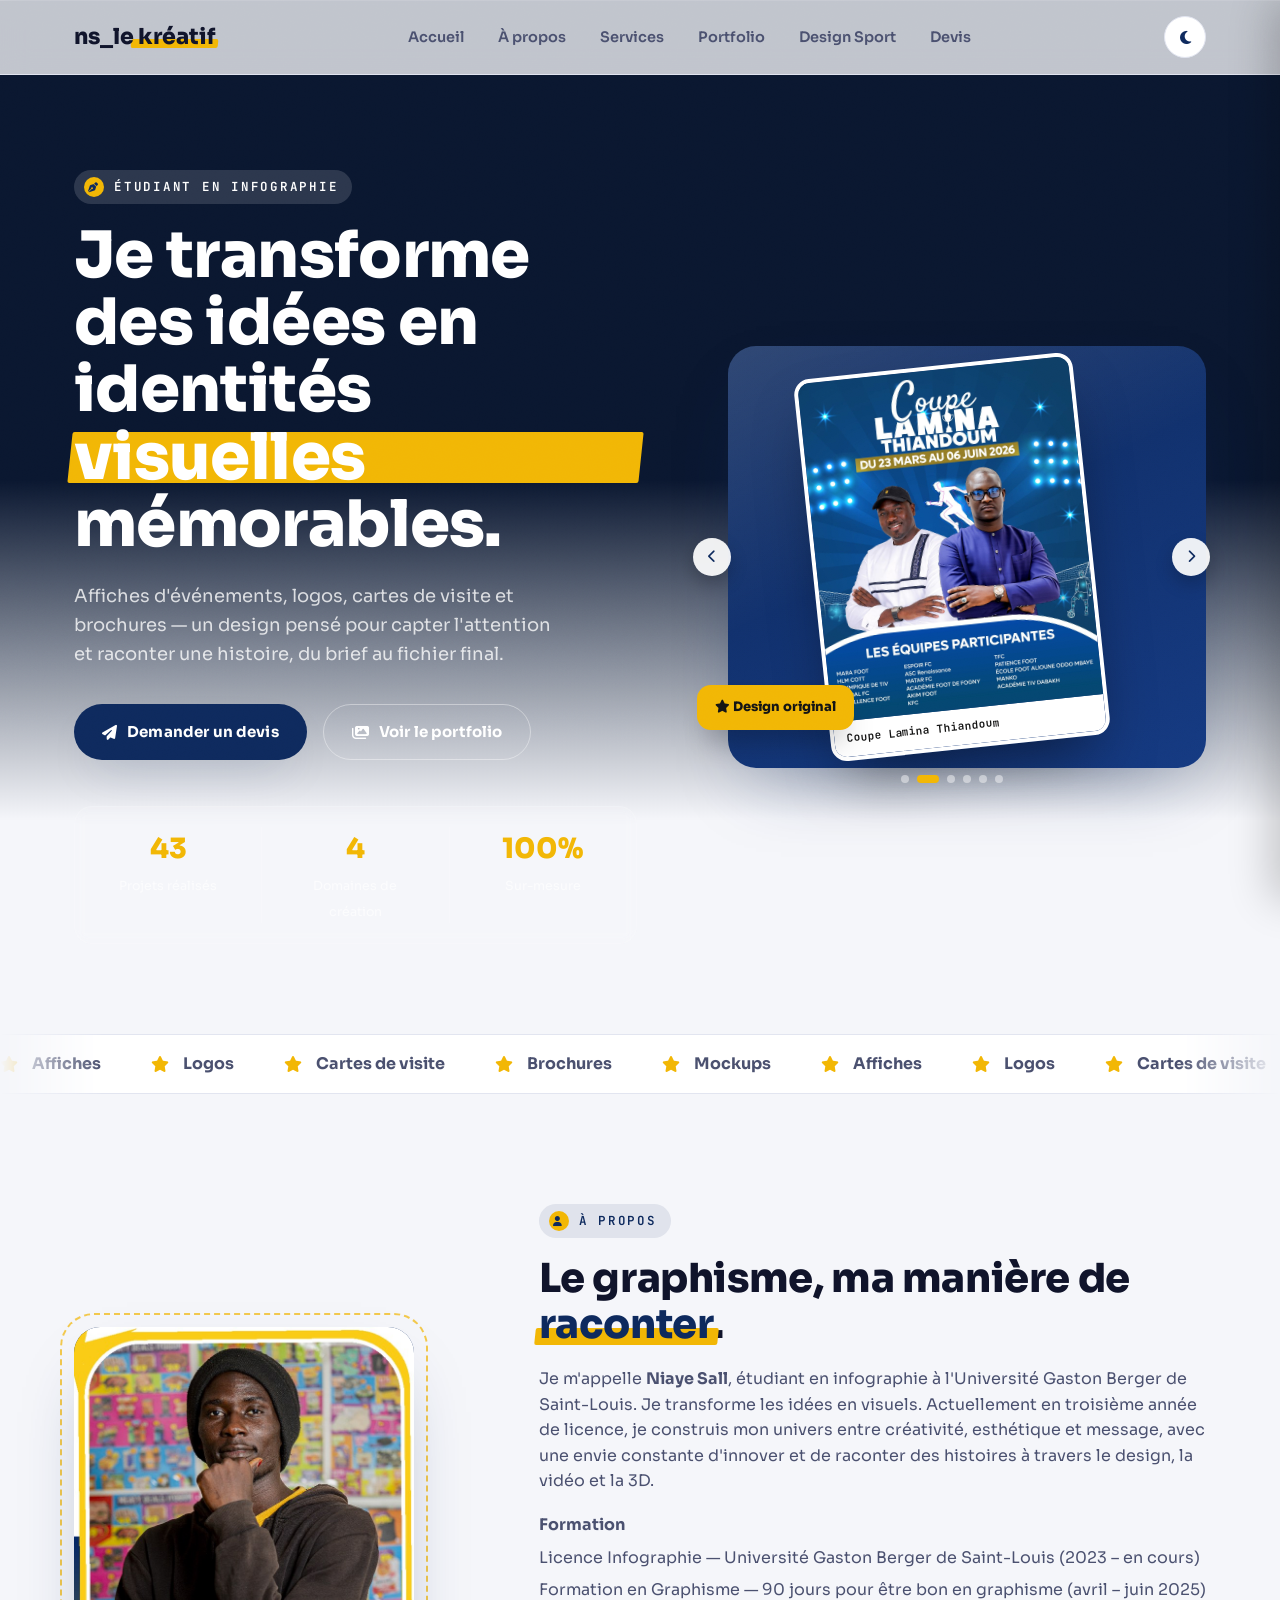
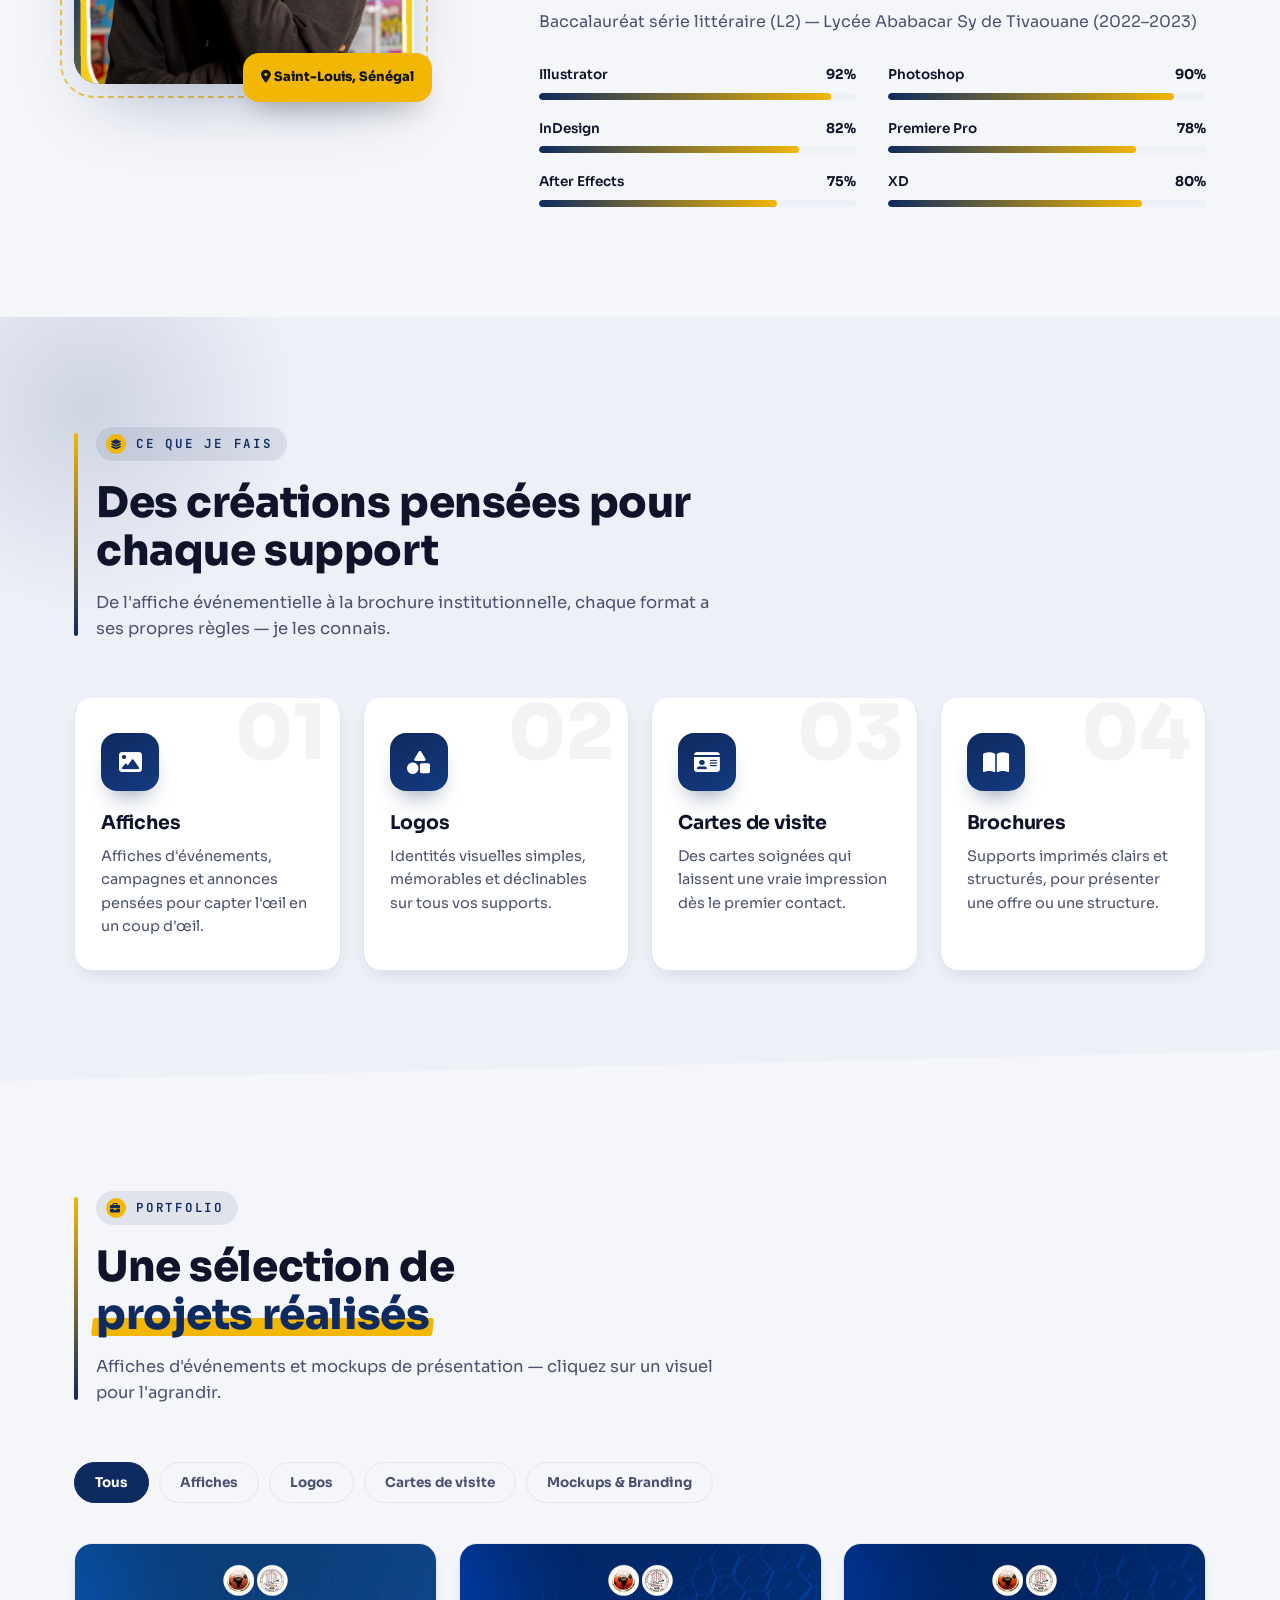
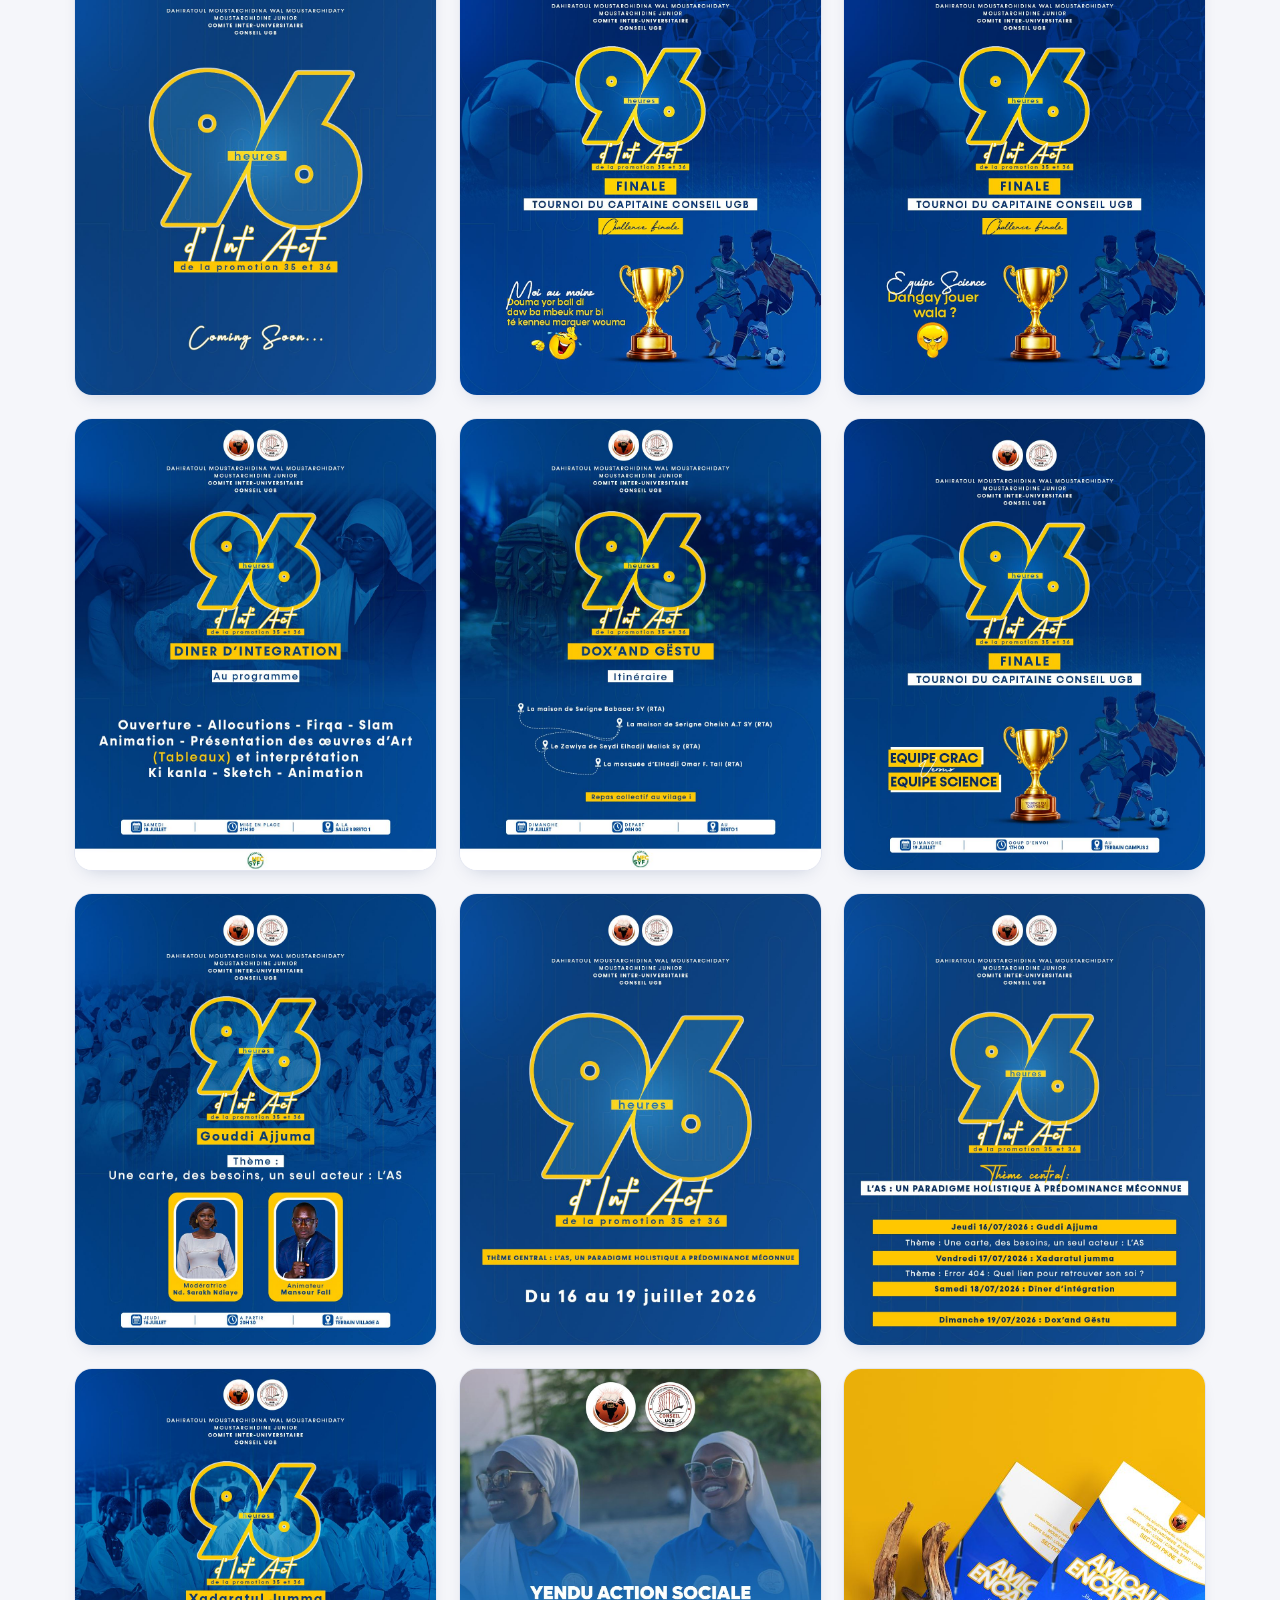
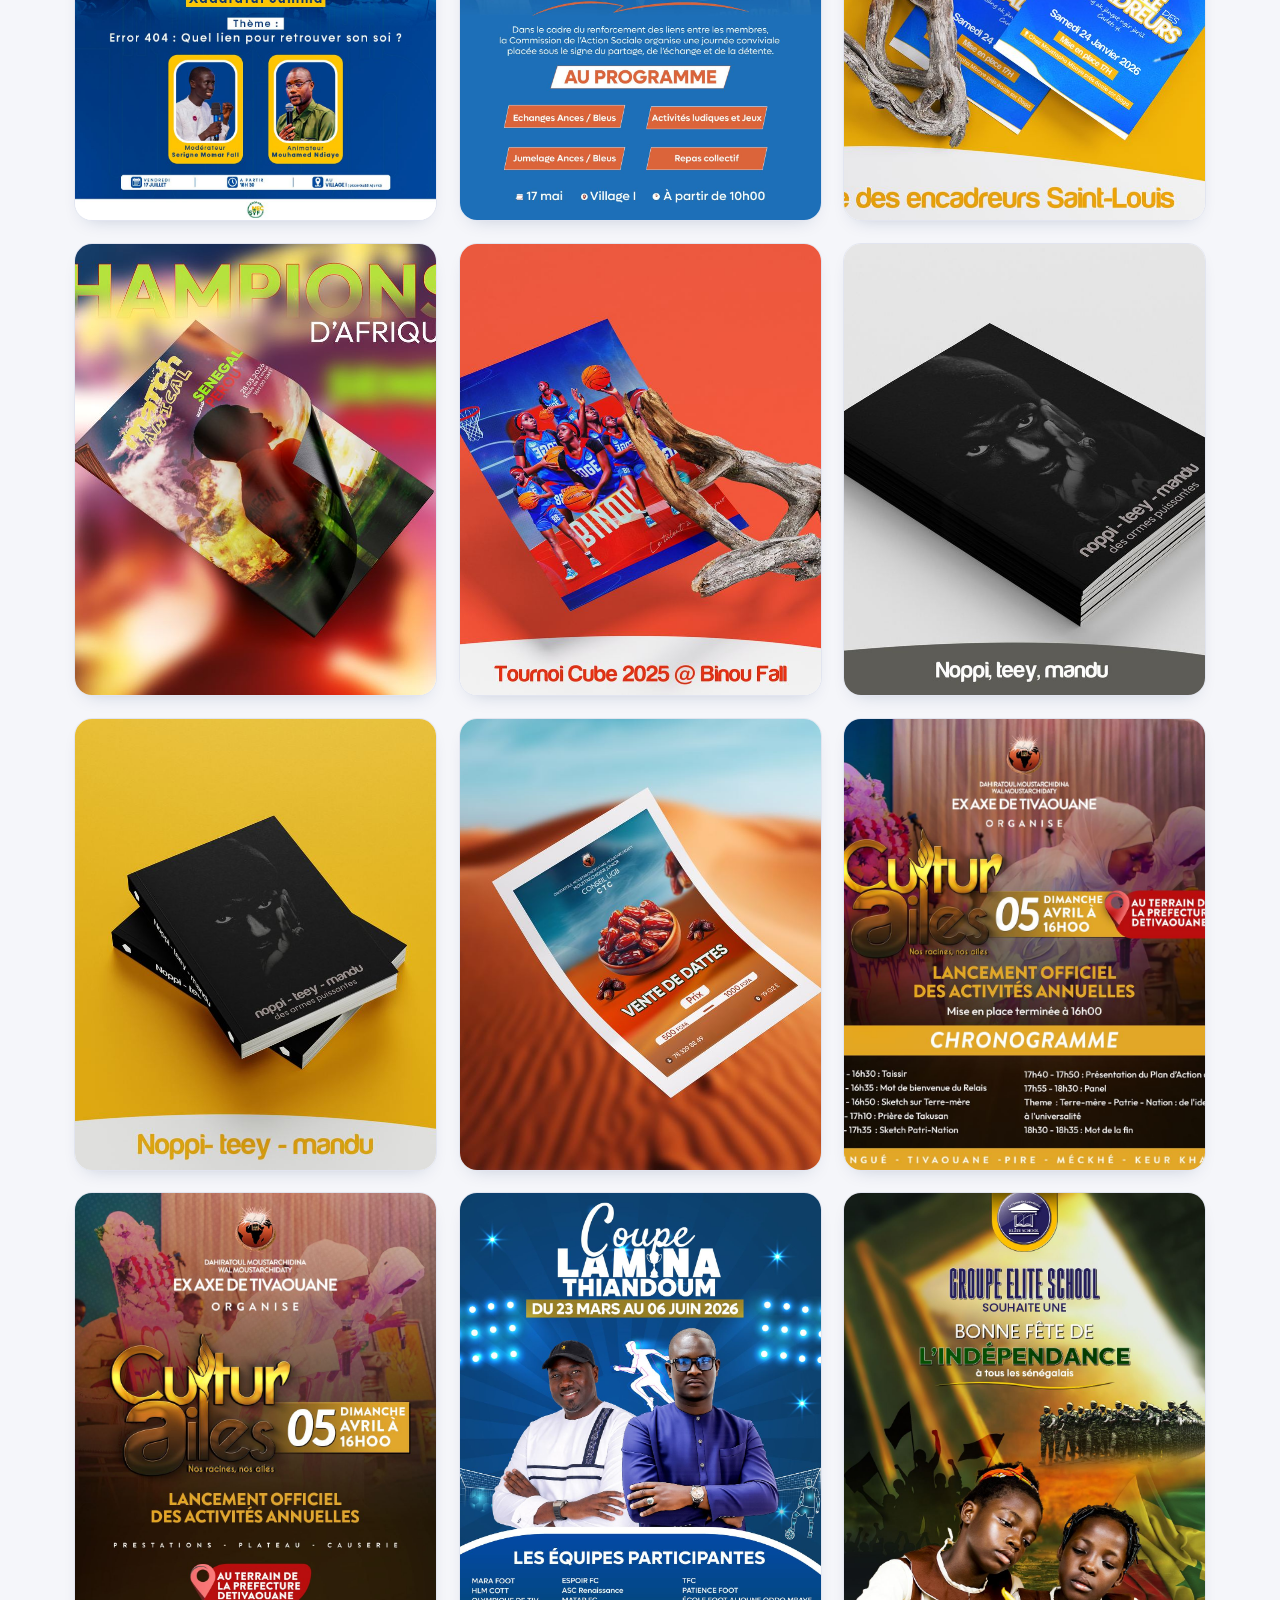
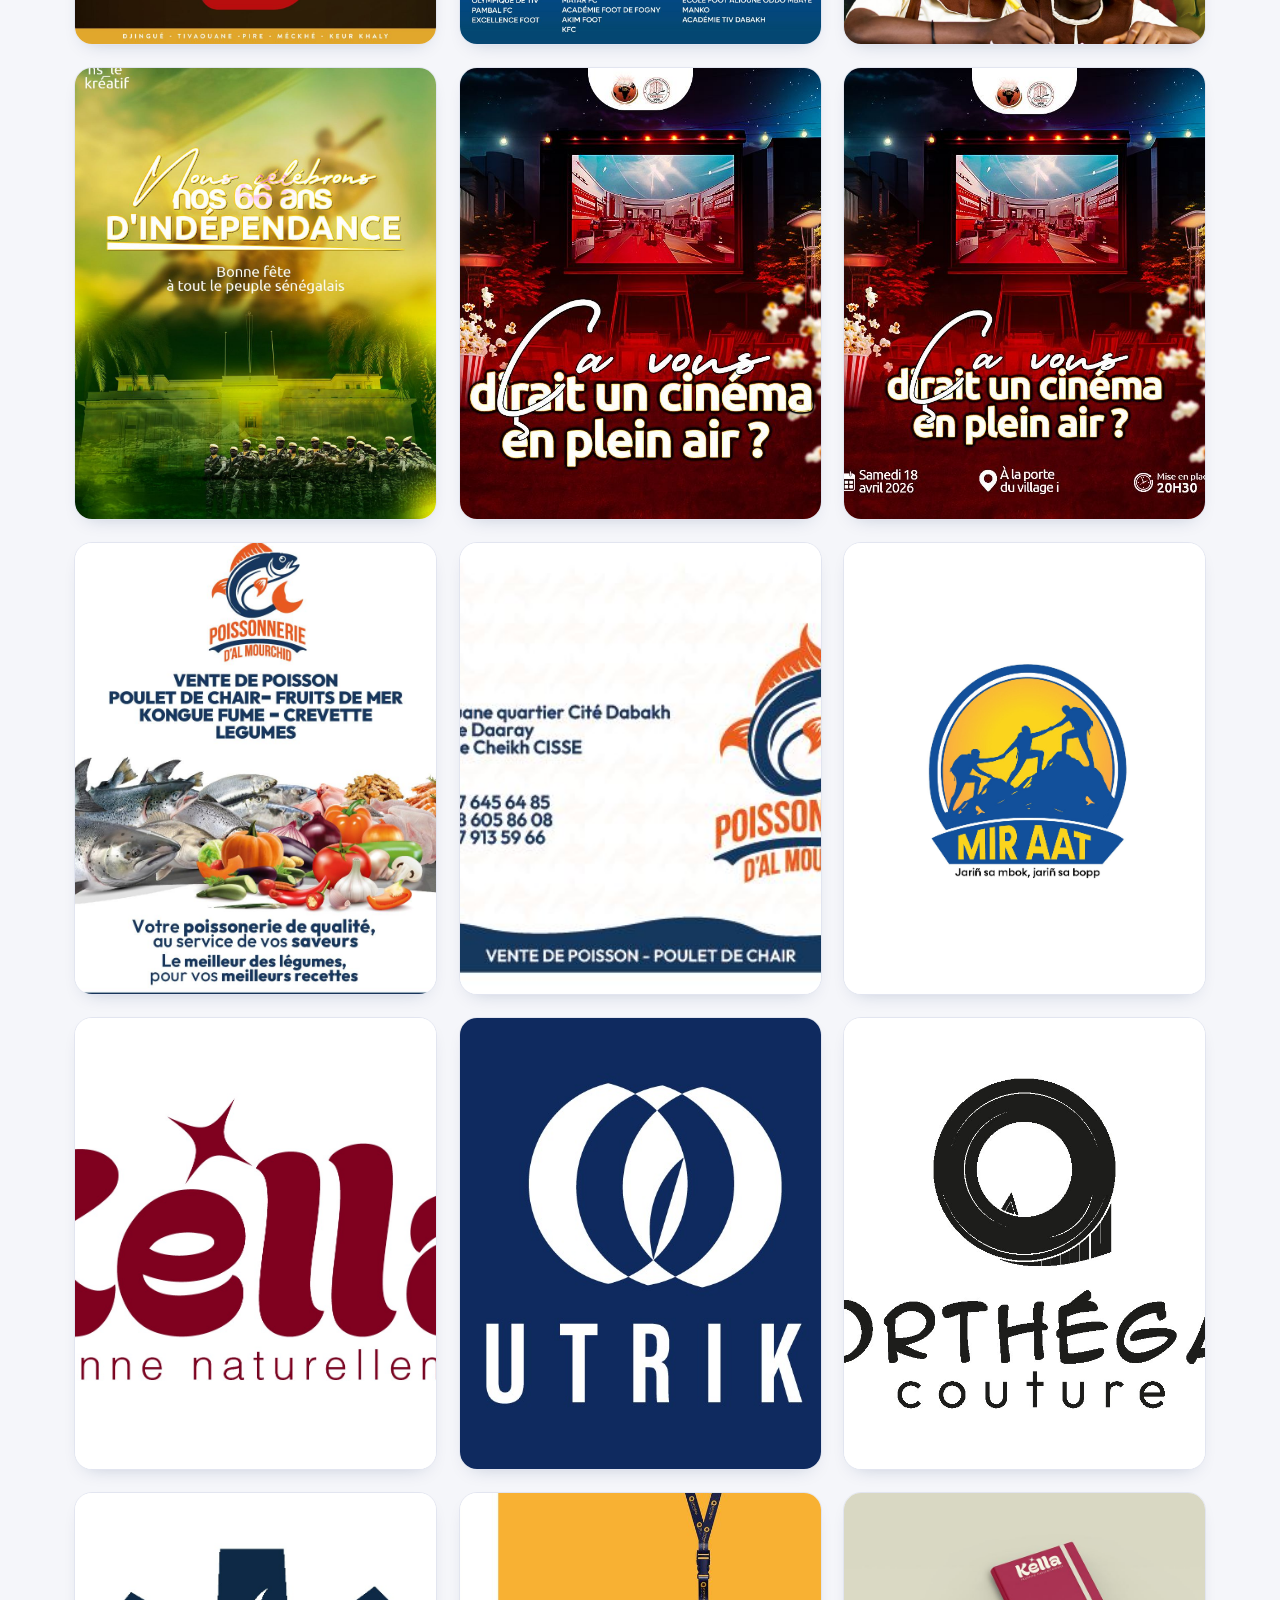
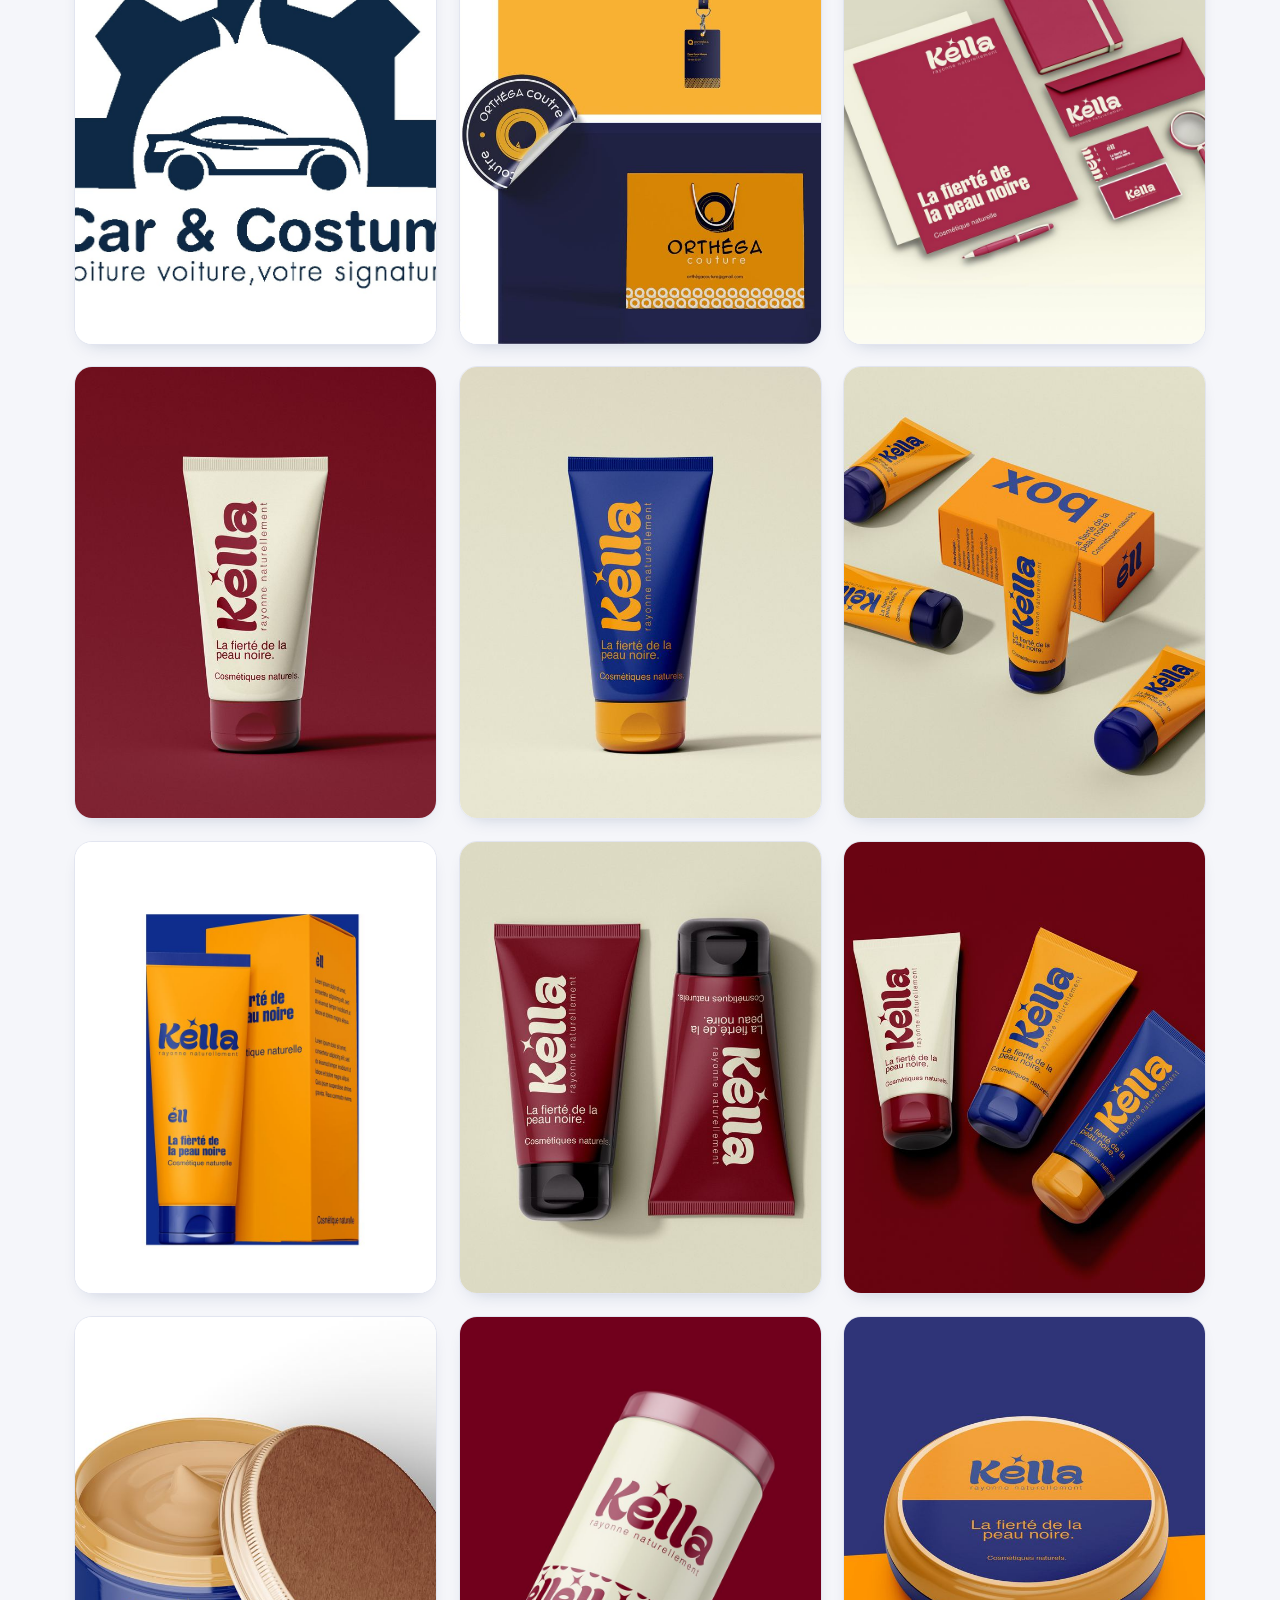
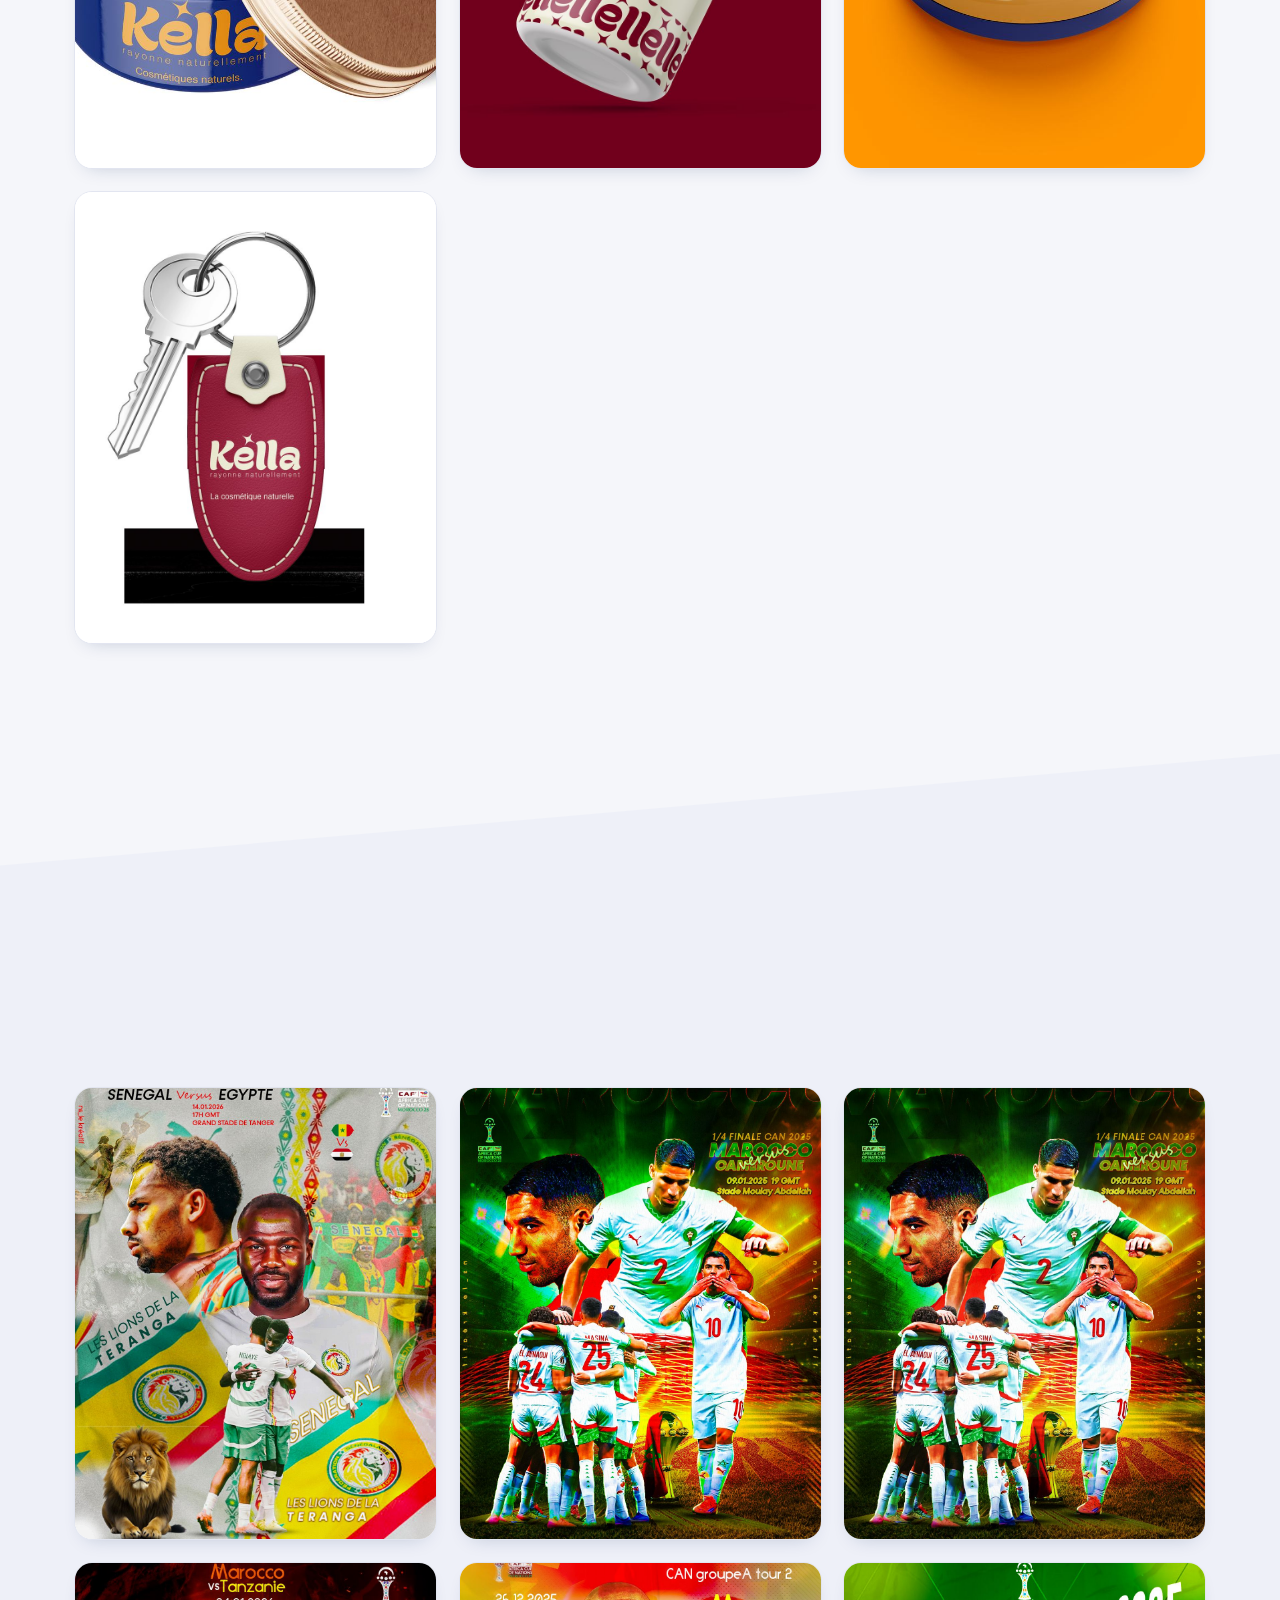
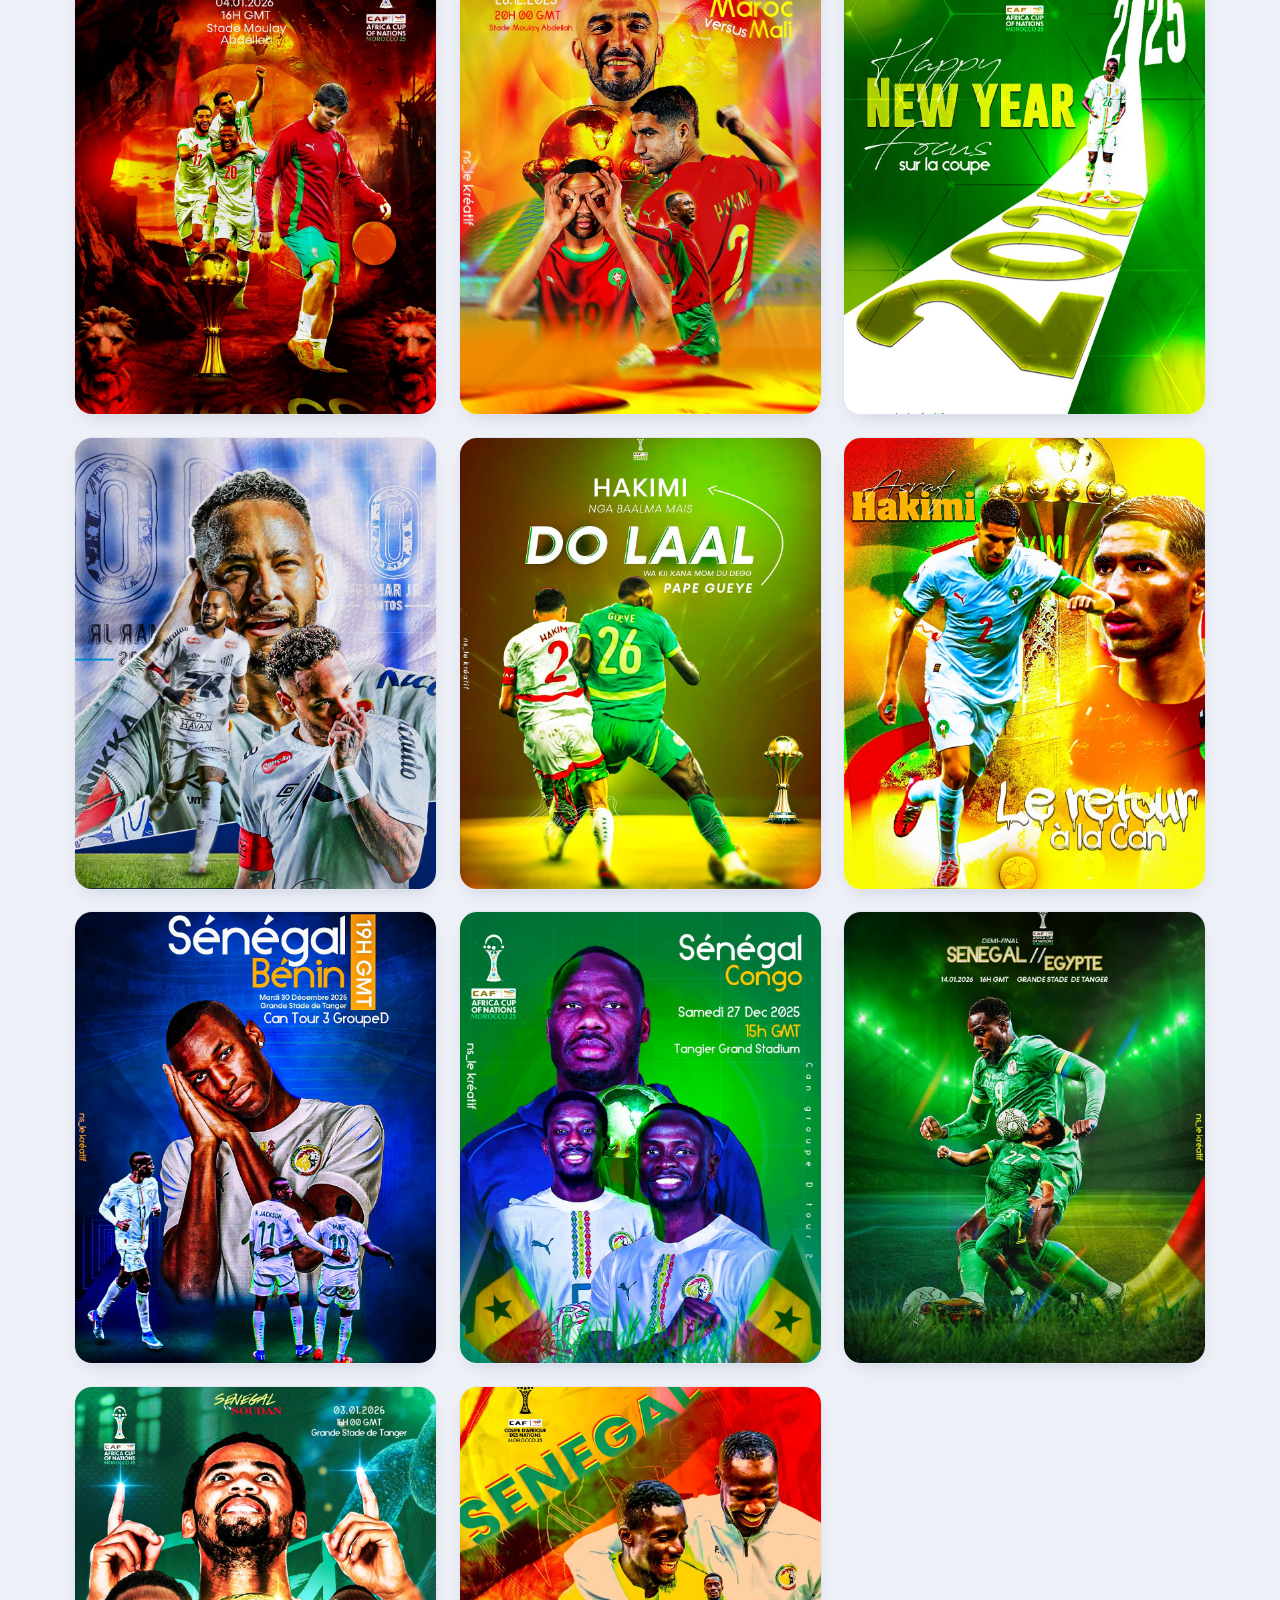
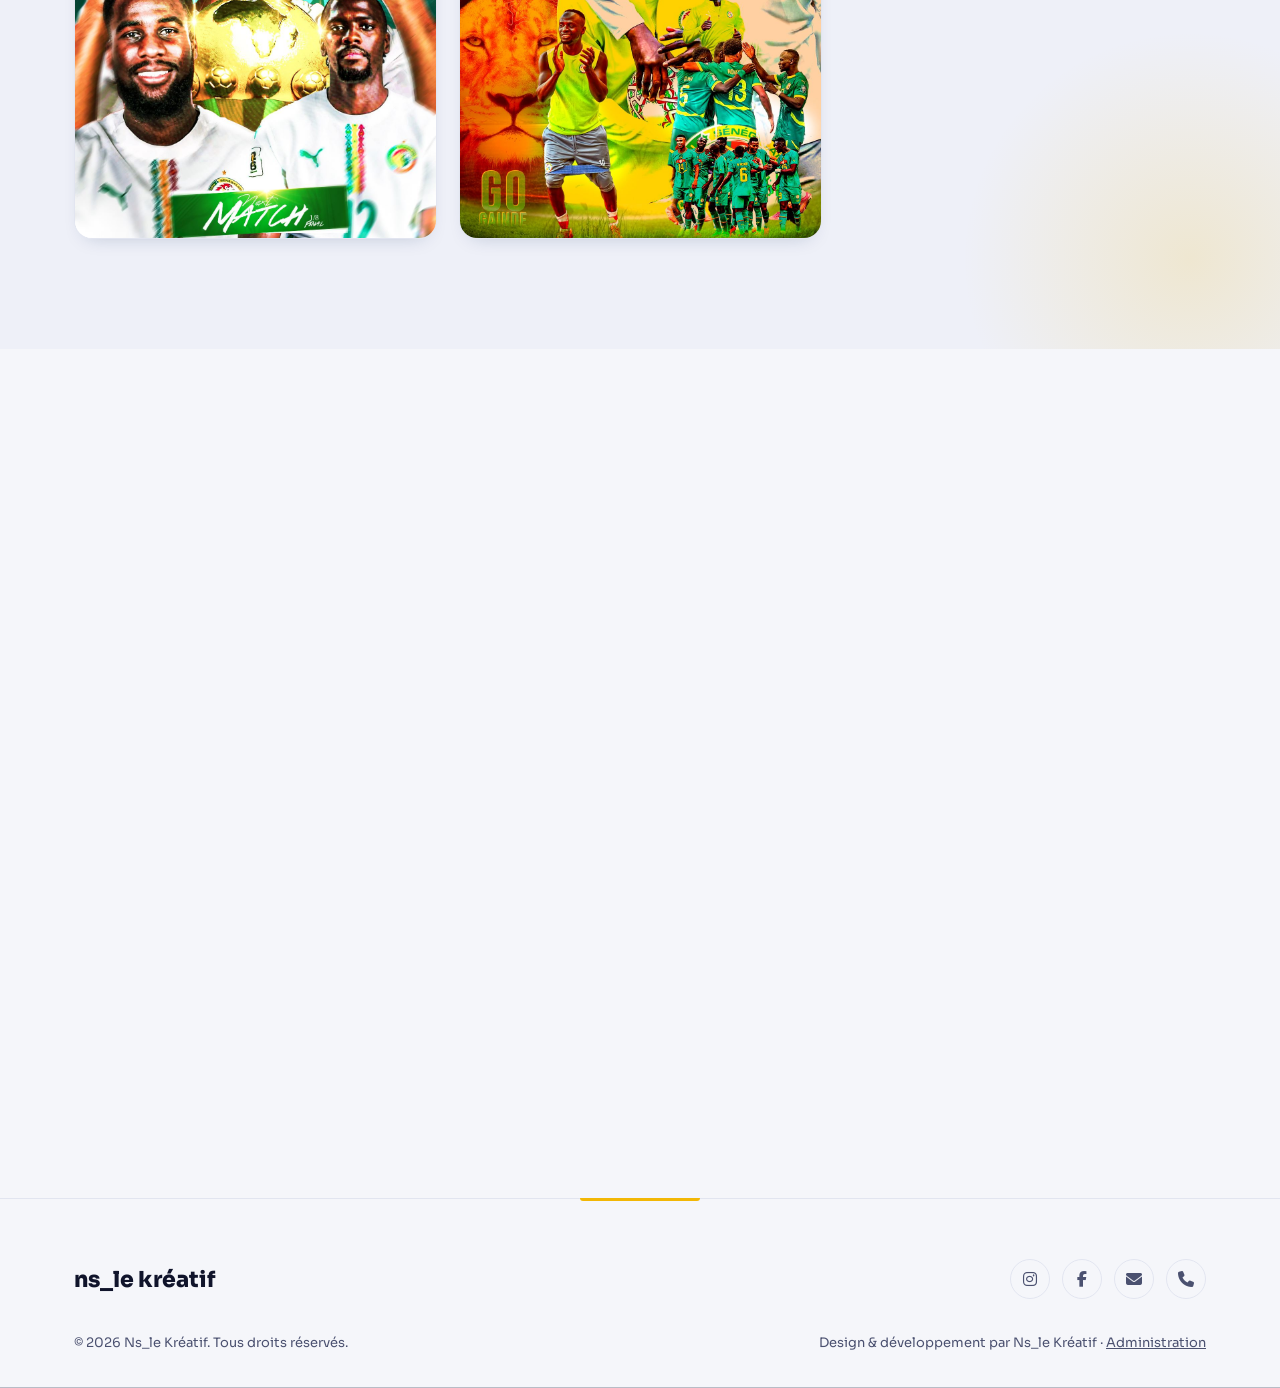
==== index.html @ 26d77d8d "Add files via upload" ====
<!DOCTYPE html>
<html lang="fr">
<head>
<meta charset="UTF-8">
<meta name="viewport" content="width=device-width, initial-scale=1.0">
<title>Ns_le Kréatif — Portfolio Graphisme &amp; Design</title>
<meta name="description" content="Portfolio de Ns_le Kréatif — Création d'affiches, logos, cartes de visite et brochures.">

<link rel="preconnect" href="https://fonts.googleapis.com">
<link rel="preconnect" href="https://fonts.gstatic.com" crossorigin>
<link href="https://fonts.googleapis.com/css2?family=Sora:wght@400;500;600;700;800&family=JetBrains+Mono:wght@500;600&display=swap" rel="stylesheet">
<link rel="stylesheet" href="https://cdnjs.cloudflare.com/ajax/libs/font-awesome/6.5.1/css/all.min.css">

<link rel="stylesheet" href="css/style.css">
</head>
<body>

<!-- ============ HEADER ============ -->
<header>
  <nav>
    <a href="#home" class="logo">ns_le<span> kréatif</span></a>
    <ul class="nav-links">
      <li><a href="#home">Accueil</a></li>
      <li><a href="#about">À propos</a></li>
      <li><a href="#services">Services</a></li>
      <li><a href="#portfolio">Portfolio</a></li>
      <li><a href="#sport">Design Sport</a></li>
      <li><a href="#contact">Devis</a></li>
    </ul>
    <div class="nav-right">
      <button class="theme-toggle" id="themeToggle" aria-label="Changer de thème"><i class="fa-solid fa-moon"></i></button>
      <button class="burger" id="burgerBtn" aria-label="Menu"><i class="fa-solid fa-bars"></i></button>
    </div>
  </nav>
</header>

<div class="overlay" id="overlay"></div>
<div class="mobile-drawer" id="drawer">
  <button class="drawer-close" id="drawerClose"><i class="fa-solid fa-xmark"></i></button>
  <a href="#home">Accueil</a>
  <a href="#about">À propos</a>
  <a href="#services">Services</a>
  <a href="#portfolio">Portfolio</a>
  <a href="#sport">Design Sport</a>
  <a href="#contact">Devis</a>
</div>

<!-- ============ HERO ============ -->
<section class="hero" id="home">
  <div class="container hero-grid">
    <div>
      <div class="eyebrow"><i class="fa-solid fa-pen-nib"></i> Étudiant en infographie</div>
      <h1>Je transforme des idées en <span class="mark">identités visuelles</span> mémorables.</h1>
      <p class="lead">Affiches d'événements, logos, cartes de visite et brochures — un design pensé pour capter l'attention et raconter une histoire, du brief au fichier final.</p>
      <div class="hero-cta">
        <a href="#contact" class="btn btn-primary"><i class="fa-solid fa-paper-plane"></i> Demander un devis</a>
        <a href="#portfolio" class="btn btn-ghost"><i class="fa-solid fa-images"></i> Voir le portfolio</a>
      </div>
      <div class="hero-stats">
        <div><strong id="statProjects">0</strong><span>Projets réalisés</span></div>
        <div><strong>4</strong><span>Domaines de création</span></div>
        <div><strong>100%</strong><span>Sur-mesure</span></div>
      </div>
    </div>

    <div class="stage">
      <div class="stage-bg"></div>
      <div class="badge-float"><i class="fa-solid fa-star"></i> Design original</div>
      <div class="slider" id="heroSlider"></div>
      <button class="slider-nav prev" id="sliderPrev"><i class="fa-solid fa-chevron-left"></i></button>
      <button class="slider-nav next" id="sliderNext"><i class="fa-solid fa-chevron-right"></i></button>
      <div class="slider-dots" id="sliderDots"></div>
    </div>
  </div>
</section>

<div class="marquee-wrap">
  <div class="marquee">
    <span><i class="fa-solid fa-star"></i> Affiches</span>
    <span><i class="fa-solid fa-star"></i> Logos</span>
    <span><i class="fa-solid fa-star"></i> Cartes de visite</span>
    <span><i class="fa-solid fa-star"></i> Brochures</span>
    <span><i class="fa-solid fa-star"></i> Mockups</span>
    <span><i class="fa-solid fa-star"></i> Affiches</span>
    <span><i class="fa-solid fa-star"></i> Logos</span>
    <span><i class="fa-solid fa-star"></i> Cartes de visite</span>
    <span><i class="fa-solid fa-star"></i> Brochures</span>
    <span><i class="fa-solid fa-star"></i> Mockups</span>
  </div>
</div>

<!-- ============ ABOUT ============ -->
<section id="about">
  <div class="container about-grid">
    <div class="avatar-wrap reveal">
      <div class="avatar-ring"></div>
      <div class="avatar-frame">
        <img src="images/profile_niaye.jpg" alt="Niaye Sall" style="display:block;">
      </div>
      <div class="avatar-tag"><i class="fa-solid fa-location-dot"></i> Saint-Louis, Sénégal</div>
    </div>
    <div class="about-text reveal">
      <div class="eyebrow"><i class="fa-solid fa-user"></i> À propos</div>
      <h2>Le graphisme, ma manière de <span class="mark">raconter</span>.</h2>
      <p>Je m'appelle <strong>Niaye Sall</strong>, étudiant en infographie à l'Université Gaston Berger de Saint-Louis. Je transforme les idées en visuels. Actuellement en troisième année de licence, je construis mon univers entre créativité, esthétique et message, avec une envie constante d'innover et de raconter des histoires à travers le design, la vidéo et la 3D.</p>
      <p style="margin-bottom:8px;"><strong>Formation</strong></p>
      <p style="margin-bottom:6px;">Licence Infographie — Université Gaston Berger de Saint-Louis <span style="color:var(--muted);">(2023 – en cours)</span></p>
      <p style="margin-bottom:6px;">Formation en Graphisme — 90 jours pour être bon en graphisme <span style="color:var(--muted);">(avril – juin 2025)</span></p>
      <p>Baccalauréat série littéraire (L2) — Lycée Ababacar Sy de Tivaouane <span style="color:var(--muted);">(2022–2023)</span></p>
      <div class="skills">
        <div class="skill-row"><span>Illustrator <b>92%</b></span><div class="skill-bar"><i data-w="92"></i></div></div>
        <div class="skill-row"><span>Photoshop <b>90%</b></span><div class="skill-bar"><i data-w="90"></i></div></div>
        <div class="skill-row"><span>InDesign <b>82%</b></span><div class="skill-bar"><i data-w="82"></i></div></div>
        <div class="skill-row"><span>Premiere Pro <b>78%</b></span><div class="skill-bar"><i data-w="78"></i></div></div>
        <div class="skill-row"><span>After Effects <b>75%</b></span><div class="skill-bar"><i data-w="75"></i></div></div>
        <div class="skill-row"><span>XD <b>80%</b></span><div class="skill-bar"><i data-w="80"></i></div></div>
      </div>
    </div>
  </div>
</section>

<!-- ============ SERVICES ============ -->
<section id="services" style="background:var(--surface-2);">
  <div class="container">
    <div class="section-head reveal">
      <div class="eyebrow"><i class="fa-solid fa-layer-group"></i> Ce que je fais</div>
      <h2>Des créations pensées pour chaque support</h2>
      <p>De l'affiche événementielle à la brochure institutionnelle, chaque format a ses propres règles — je les connais.</p>
    </div>
    <div class="services-grid">
      <div class="service-card reveal">
        <span class="service-num">01</span>
        <div class="service-icon"><i class="fa-solid fa-image"></i></div>
        <h3>Affiches</h3>
        <p>Affiches d'événements, campagnes et annonces pensées pour capter l'œil en un coup d'œil.</p>
      </div>
      <div class="service-card reveal">
        <span class="service-num">02</span>
        <div class="service-icon"><i class="fa-solid fa-shapes"></i></div>
        <h3>Logos</h3>
        <p>Identités visuelles simples, mémorables et déclinables sur tous vos supports.</p>
      </div>
      <div class="service-card reveal">
        <span class="service-num">03</span>
        <div class="service-icon"><i class="fa-solid fa-id-card"></i></div>
        <h3>Cartes de visite</h3>
        <p>Des cartes soignées qui laissent une vraie impression dès le premier contact.</p>
      </div>
      <div class="service-card reveal">
        <span class="service-num">04</span>
        <div class="service-icon"><i class="fa-solid fa-book-open"></i></div>
        <h3>Brochures</h3>
        <p>Supports imprimés clairs et structurés, pour présenter une offre ou une structure.</p>
      </div>
    </div>
  </div>
</section>

<!-- ============ PORTFOLIO ============ -->
<section id="portfolio">
  <div class="container">
    <div class="section-head reveal">
      <div class="eyebrow"><i class="fa-solid fa-briefcase"></i> Portfolio</div>
      <h2>Une sélection de <span class="mark">projets réalisés</span></h2>
      <p>Affiches d'événements et mockups de présentation — cliquez sur un visuel pour l'agrandir.</p>
    </div>
    <div class="filters">
      <button class="filter-btn active" data-filter="all">Tous</button>
      <button class="filter-btn" data-filter="affiche">Affiches</button>
      <button class="filter-btn" data-filter="logo">Logos</button>
      <button class="filter-btn" data-filter="carte">Cartes de visite</button>
      <button class="filter-btn" data-filter="mockup">Mockups &amp; Branding</button>
    </div>
    <div class="gallery" id="gallery"></div>
  </div>
</section>

<!-- ============ SPORT DESIGN ============ -->
<section id="sport" style="background:var(--surface-2);">
  <div class="container">
    <div class="section-head reveal">
      <div class="eyebrow"><i class="fa-solid fa-futbol"></i> Design Sport</div>
      <h2>Affiches et créas <span class="mark">sport</span></h2>
      <p>Affiches de matchs, hommages joueurs et visuels d'actualité sportive — un registre plus dynamique, pensé pour les réseaux sociaux.</p>
    </div>
    <div class="gallery" id="sportGallery"></div>
  </div>
</section>

<!-- ============ LIGHTBOX ============ -->
<div class="lightbox" id="lightbox">
  <div class="lightbox-inner">
    <button class="lightbox-close" id="lightboxClose"><i class="fa-solid fa-xmark"></i></button>
    <img src="" alt="" id="lightboxImg">
    <div class="lightbox-info">
      <span class="cat" id="lightboxCat"></span>
      <h3 id="lightboxTitle"></h3>
    </div>
  </div>
</div>

<!-- ============ QUOTE / CONTACT ============ -->
<section id="contact">
  <div class="container">
    <div class="quote-wrap reveal">
      <div class="quote-grid">
        <div class="quote-left">
          <div class="eyebrow"><i class="fa-solid fa-comments"></i> Discutons</div>
          <h2>Un projet en tête ? Demandez votre devis.</h2>
          <p>Décrivez votre besoin — affiche, logo, carte de visite ou brochure — et je reviens vers vous rapidement avec une proposition.</p>
          <div class="quote-contact">
            <a href="tel:+221785863668"><i class="fa-solid fa-phone"></i> +221 78 58 63 668</a>
            <a href="mailto:etudeetudiant123@gmail.com"><i class="fa-solid fa-envelope"></i> etudeetudiant123@gmail.com</a>
            <a href="#"><i class="fa-solid fa-location-dot"></i> Saint-Louis, Sénégal</a>
          </div>
          <div class="quote-social">
            <a href="https://instagram.com/ns_le_kreatif" aria-label="Instagram"><i class="fa-brands fa-instagram"></i></a>
            <a href="#" aria-label="Facebook"><i class="fa-brands fa-facebook-f"></i></a>
            <a href="#" aria-label="WhatsApp"><i class="fa-brands fa-whatsapp"></i></a>
            <a href="#" aria-label="Behance"><i class="fa-brands fa-behance"></i></a>
          </div>
        </div>

        <form class="form-card" id="quoteForm" novalidate>
          <div class="form-row">
            <div class="field">
              <label for="fname">Nom complet</label>
              <input type="text" id="fname" name="fname" placeholder="Votre nom">
              <span class="err">Veuillez indiquer votre nom.</span>
            </div>
            <div class="field">
              <label for="femail">Email</label>
              <input type="email" id="femail" name="femail" placeholder="vous@email.com">
              <span class="err">Adresse email invalide.</span>
            </div>
          </div>
          <div class="form-row">
            <div class="field">
              <label for="fphone">Téléphone</label>
              <input type="tel" id="fphone" name="fphone" placeholder="+221 77 000 00 00">
              <span class="err">Numéro invalide.</span>
            </div>
            <div class="field">
              <label for="ftype">Type de projet</label>
              <select id="ftype" name="ftype">
                <option value="">Choisir…</option>
                <option value="Affiche">Affiche</option>
                <option value="Logo">Logo</option>
                <option value="Carte de visite">Carte de visite</option>
                <option value="Brochure">Brochure</option>
                <option value="Autre">Autre</option>
              </select>
              <span class="err">Merci de choisir un type de projet.</span>
            </div>
          </div>
          <div class="field">
            <label for="fmsg">Décrivez votre projet</label>
            <textarea id="fmsg" name="fmsg" placeholder="Parlez-moi de votre besoin, délais, format souhaité…"></textarea>
            <span class="err">Merci de décrire brièvement votre projet (10 caractères min).</span>
          </div>
          <button type="submit" class="btn btn-primary form-submit"><i class="fa-solid fa-paper-plane"></i> Envoyer la demande</button>
          <div class="form-success" id="formSuccess"><i class="fa-solid fa-circle-check"></i> Merci ! Votre demande a été préparée — votre client mail va s'ouvrir pour l'envoyer.</div>
        </form>
      </div>
    </div>
  </div>
</section>

<!-- ============ FOOTER ============ -->
<footer>
  <div class="container">
    <div class="footer-grid">
      <a href="#home" class="logo">ns_le<span> kréatif</span></a>
      <div class="footer-social">
        <a href="https://instagram.com/ns_le_kreatif" aria-label="Instagram"><i class="fa-brands fa-instagram"></i></a>
        <a href="#" aria-label="Facebook"><i class="fa-brands fa-facebook-f"></i></a>
        <a href="mailto:etudeetudiant123@gmail.com" aria-label="Email"><i class="fa-solid fa-envelope"></i></a>
        <a href="tel:+221785863668" aria-label="Téléphone"><i class="fa-solid fa-phone"></i></a>
      </div>
    </div>
    <div class="footer-bottom">
      <span>© <span id="year"></span> Ns_le Kréatif. Tous droits réservés.</span>
      <span>Design &amp; développement par Ns_le Kréatif · <a href="/admin/" style="text-decoration:underline;">Administration</a></span>
    </div>
  </div>
</footer>

<button id="toTop" aria-label="Retour en haut"><i class="fa-solid fa-arrow-up"></i></button>

<script src="https://identity.netlify.com/v1/netlify-identity-widget.js"></script>
<script src="js/script.js"></script>
</body>
</html>
---- css/style.css ----
/* ============================================
   DESIGN TOKENS
============================================ */
:root{
  --bg:#F5F6FA;
  --surface:#FFFFFF;
  --surface-2:#EEF0F8;
  --text:#10142B;
  --muted:#4B5170;
  --border:#E2E5F0;
  --brand:#0E2A5E;
  --brand-2:#153A82;
  --accent:#F2B705;
  --accent-2:#FFD84D;
  --shadow-sm: 0 8px 20px -12px rgba(14,42,94,.28);
  --shadow: 0 20px 45px -22px rgba(14,42,94,.35);
  --shadow-lg: 0 32px 70px -28px rgba(14,42,94,.4);
  --radius-sm: 12px;
  --radius: 18px;
  --radius-lg: 26px;
  --maxw: 1180px;
  --ease: cubic-bezier(.16,1,.3,1);
  color-scheme: light;
}
html.dark{
  --bg:#081226;
  --surface:#0F1F42;
  --surface-2:#0B1A38;
  --text:#F3F5FA;
  --muted:#AEB7D6;
  --border:#1E3563;
  --brand:#6C93F5;
  --brand-2:#8FACF8;
  --accent:#F2B705;
  --accent-2:#FFD84D;
  --shadow-sm: 0 8px 20px -12px rgba(0,0,0,.45);
  --shadow: 0 25px 55px -20px rgba(0,0,0,.55);
  --shadow-lg: 0 36px 80px -26px rgba(0,0,0,.6);
  color-scheme: dark;
}

*{box-sizing:border-box; margin:0; padding:0;}
html{scroll-behavior:smooth; background:#0A1730;}
body{
  background:
    linear-gradient(180deg, rgba(10,23,48,0) 0%, rgba(10,23,48,0) 480px, var(--bg) 820px, var(--bg) 100%),
    url('images/hero-bg.png') no-repeat top center / 1400px auto fixed,
    #0A1730;
  color:var(--text);
  font-family:'Sora', sans-serif;
  line-height:1.6;
  transition:background .4s ease, color .4s ease;
  overflow-x:hidden;
  -webkit-font-smoothing:antialiased;
  -moz-osx-font-smoothing:grayscale;
  text-rendering:optimizeLegibility;
}
::selection{background:var(--accent); color:#141414;}
:focus-visible{outline:2px solid var(--accent); outline-offset:3px; border-radius:4px;}
::-webkit-scrollbar{width:10px; height:10px;}
::-webkit-scrollbar-track{background:var(--bg);}
::-webkit-scrollbar-thumb{background:var(--border); border-radius:10px;}
::-webkit-scrollbar-thumb:hover{background:var(--brand);}
body::before{
  content:"";
  position:fixed; inset:0; z-index:9998; pointer-events:none;
  background-image:url("data:image/svg+xml;utf8,<svg xmlns='http://www.w3.org/2000/svg' width='140' height='140'><filter id='n'><feTurbulence type='fractalNoise' baseFrequency='0.85' numOctaves='2' stitchTiles='stitch'/></filter><rect width='100%25' height='100%25' filter='url(%23n)'/></svg>");
  opacity:.035;
  mix-blend-mode:overlay;
}
img{max-width:100%; display:block;}
a{color:inherit; text-decoration:none;}
ul{list-style:none;}
button{font-family:inherit; cursor:pointer;}
.container{max-width:var(--maxw); margin:0 auto; padding:0 24px;}
section{padding:110px 0;}
h1,h2,h3,h4{font-family:'Sora', sans-serif; letter-spacing:-0.01em; line-height:1.15;}

/* signature highlight-bar motif, lifted from the poster series */
.mark{
  position:relative;
  display:inline-block;
  color:var(--brand);
  z-index:1;
}
html.dark .mark{color:#fff;}
.mark::after{
  content:"";
  position:absolute;
  left:-4px; right:-4px; bottom:6%;
  height:38%;
  background:var(--accent);
  z-index:-1;
  border-radius:2px;
  transform:skewX(-6deg);
}

.eyebrow{
  display:inline-flex; align-items:center; gap:10px;
  font-family:'JetBrains Mono', monospace;
  font-size:12.5px; font-weight:600; letter-spacing:.14em; text-transform:uppercase;
  color:var(--brand);
  background:color-mix(in srgb, var(--brand) 9%, transparent);
  padding:7px 14px 7px 10px;
  border-radius:100px;
  margin-bottom:18px;
}
html.dark .eyebrow{background:color-mix(in srgb, var(--brand) 18%, transparent);}
.eyebrow i{background:var(--accent); color:var(--brand); width:20px; height:20px; border-radius:50%; display:flex; align-items:center; justify-content:center; font-size:10px;}

.section-head{max-width:640px; margin-bottom:56px; position:relative; padding-left:22px;}
.section-head::before{content:""; position:absolute; left:0; top:6px; bottom:6px; width:4px; border-radius:4px; background:linear-gradient(180deg, var(--accent), var(--brand));}
.section-head h2{font-size:clamp(28px,4vw,42px); font-weight:800; margin-bottom:14px;}
.section-head p{color:var(--muted); font-size:16.5px;}

.btn{
  display:inline-flex; align-items:center; gap:10px;
  padding:15px 28px; border-radius:100px; border:none;
  font-weight:700; font-size:15px; letter-spacing:.01em;
  transition:transform .3s var(--ease), box-shadow .3s var(--ease), background .25s ease;
}
.btn:active{transform:translateY(-1px) scale(.98);}
.btn-primary{background:var(--brand); color:#fff; box-shadow:var(--shadow);}
.btn-primary:hover{transform:translateY(-3px); box-shadow:0 22px 40px -16px color-mix(in srgb, var(--brand) 70%, transparent);}
.btn-gold{background:var(--accent); color:#141414; box-shadow:0 16px 32px -16px color-mix(in srgb, var(--accent) 70%, transparent);}
.btn-gold:hover{transform:translateY(-3px); background:var(--accent-2);}
.btn-ghost{background:transparent; color:var(--text); border:1.5px solid var(--border);}
.btn-ghost:hover{border-color:var(--brand); color:var(--brand); transform:translateY(-3px);}

/* ============================================
   NAV
============================================ */
header{
  position:fixed; top:0; left:0; right:0; z-index:1000;
  backdrop-filter:blur(14px);
  background:color-mix(in srgb, var(--bg) 78%, transparent);
  border-bottom:1px solid var(--border);
  transition:background .4s ease, border-color .4s ease, box-shadow .4s ease;
}
header.scrolled{box-shadow:0 8px 30px -18px rgba(0,0,0,.25);}
nav{
  max-width:var(--maxw); margin:0 auto; padding:16px 24px;
  display:flex; align-items:center; justify-content:space-between;
}
.logo{font-family:'Sora',sans-serif; font-weight:800; font-size:22px; position:relative;}
.logo span{position:relative; color:var(--text); font-weight:800;}
.logo span::after{content:""; position:absolute; left:-3px; right:-3px; bottom:2px; height:34%; background:var(--accent); z-index:-1; border-radius:2px; transform:skewX(-6deg);}
.nav-links{display:flex; gap:34px; align-items:center;}
.nav-links a{font-weight:600; font-size:14.5px; color:var(--muted); position:relative; padding:4px 0;}
.nav-links a:hover{color:var(--text);}
.nav-links a::after{content:""; position:absolute; left:0; bottom:-2px; width:0; height:2px; background:var(--accent); transition:width .3s ease;}
.nav-links a:hover::after{width:100%;}
.nav-right{display:flex; align-items:center; gap:14px;}
.theme-toggle{
  width:42px; height:42px; border-radius:50%; border:1.5px solid var(--border);
  background:var(--surface); display:flex; align-items:center; justify-content:center;
  font-size:15px; color:var(--brand); transition:transform .35s ease, background .3s;
}
.theme-toggle:hover{transform:rotate(20deg);}
.burger{display:none; width:42px; height:42px; border-radius:50%; border:1.5px solid var(--border); background:var(--surface); align-items:center; justify-content:center; font-size:16px;}

/* ============================================
   HERO
============================================ */
.hero{
  padding:170px 0 90px;
  position:relative;
  overflow:hidden;
}
.hero-grid{display:grid; grid-template-columns:1.05fr .95fr; gap:60px; align-items:center; position:relative; z-index:1;}
.hero-grid > div:first-child > *{opacity:0; transform:translateY(18px); animation:heroUp .85s var(--ease) forwards;}
.hero-grid > div:first-child > *:nth-child(1){animation-delay:.05s;}
.hero-grid > div:first-child > *:nth-child(2){animation-delay:.15s;}
.hero-grid > div:first-child > *:nth-child(3){animation-delay:.25s;}
.hero-grid > div:first-child > *:nth-child(4){animation-delay:.35s;}
.hero-grid > div:first-child > *:nth-child(5){animation-delay:.45s;}
@keyframes heroUp{to{opacity:1; transform:translateY(0);}}
.hero h1{font-size:clamp(38px,5.4vw,64px); font-weight:800; line-height:1.05; margin-bottom:24px; color:#fff;}
.hero h1 .mark{color:#fff;}
.hero p.lead{font-size:18px; color:rgba(255,255,255,.78); max-width:480px; margin-bottom:36px;}
.hero-cta{display:flex; gap:16px; flex-wrap:wrap; margin-bottom:46px;}
.hero-stats{display:flex; gap:0; flex-wrap:wrap; background:rgba(255,255,255,.06); border:1px solid rgba(255,255,255,.14); border-radius:18px; padding:20px 0; backdrop-filter:blur(6px);}
.hero-stats div{flex:1; min-width:110px; padding:0 24px; border-right:1px solid rgba(255,255,255,.14); text-align:center;}
.hero-stats div:last-child{border-right:none;}
.hero-stats div strong{display:block; font-family:'Sora',sans-serif; font-size:28px; font-weight:800; color:var(--accent);}
.hero-stats div span{font-size:12.5px; color:rgba(255,255,255,.65);}
.hero .eyebrow{background:rgba(255,255,255,.14); color:#fff;}
.hero .eyebrow i{color:var(--brand);}
.hero .btn-ghost{border-color:rgba(255,255,255,.4); color:#fff;}
.hero .btn-ghost:hover{border-color:var(--accent); color:var(--accent);}

/* tilted slider stage — mirrors the "Design by" mockup shots */
.stage{position:relative; height:480px; animation:heroStageIn 1s var(--ease) .3s both;}
@keyframes heroStageIn{from{opacity:0; transform:scale(.94) translateY(20px);} to{opacity:1; transform:scale(1) translateY(0);}}
.stage-bg{
  position:absolute; inset:6% 0 6% 6%;
  background:linear-gradient(155deg, var(--brand), var(--brand-2));
  border-radius:28px;
  box-shadow:var(--shadow-lg);
  overflow:hidden;
}
.stage-bg::after{
  content:""; position:absolute; inset:0;
  background:linear-gradient(155deg, rgba(255,255,255,.14), transparent 45%);
}
.slider{
  position:absolute; inset:0;
  display:flex; align-items:center; justify-content:center;
}
.slide{
  position:absolute;
  width:280px; border-radius:16px; overflow:hidden;
  box-shadow:0 30px 60px -20px rgba(0,0,0,.5);
  opacity:0; transform:rotate(-8deg) scale(.85) translateY(30px);
  transition:opacity .7s ease, transform .7s ease;
  pointer-events:none;
  border:4px solid #fff;
}
.slide.active{opacity:1; transform:rotate(-6deg) scale(1) translateY(0); pointer-events:auto; z-index:3;}
.slide img{width:100%; height:340px; object-fit:cover;}
.slide-caption{
  background:#fff; color:#111; font-family:'JetBrains Mono',monospace;
  font-size:11px; font-weight:600; padding:9px 12px;
}
.slider-dots{position:absolute; bottom:14px; left:50%; transform:translateX(-50%); display:flex; gap:8px; z-index:5;}
.slider-dots button{width:8px; height:8px; border-radius:50%; border:none; background:rgba(255,255,255,.45);}
.slider-dots button.active{background:var(--accent); width:22px; border-radius:5px;}
.slider-nav{position:absolute; top:50%; transform:translateY(-50%); width:38px; height:38px; border-radius:50%; background:rgba(255,255,255,.92); border:none; z-index:6; display:flex; align-items:center; justify-content:center; color:var(--brand); box-shadow:0 8px 18px rgba(0,0,0,.2);}
.slider-nav.prev{left:-4px;}
.slider-nav.next{right:-4px;}
.badge-float{
  position:absolute; bottom:14%; left:0;
  background:var(--accent); color:#141414; font-weight:800;
  padding:12px 18px; border-radius:14px; font-size:13px;
  box-shadow:0 18px 30px -12px rgba(0,0,0,.35);
  animation:float 4s ease-in-out infinite;
  z-index:4;
}
@keyframes float{0%,100%{transform:translateY(0);}50%{transform:translateY(-12px);}}

/* ============================================
   MARQUEE
============================================ */
.marquee-wrap{
  border-top:1px solid var(--border); border-bottom:1px solid var(--border); background:var(--surface); overflow:hidden; padding:16px 0;
  -webkit-mask-image:linear-gradient(90deg, transparent, #000 8%, #000 92%, transparent);
  mask-image:linear-gradient(90deg, transparent, #000 8%, #000 92%, transparent);
}
.marquee{display:flex; gap:50px; white-space:nowrap; animation:scroll 22s linear infinite; width:max-content;}
.marquee span{font-family:'Sora',sans-serif; font-weight:700; font-size:16px; color:var(--muted); display:flex; align-items:center; gap:14px;}
.marquee span i{color:var(--accent);}
@keyframes scroll{from{transform:translateX(0);} to{transform:translateX(-50%);}}

/* ============================================
   ABOUT
============================================ */
.about-grid{display:grid; grid-template-columns:.75fr 1.25fr; gap:64px; align-items:center;}
.avatar-wrap{position:relative; width:100%; max-width:340px;}
.avatar-frame{
  aspect-ratio:1/1.05; border-radius:26px; overflow:hidden;
  background:linear-gradient(155deg, var(--brand), var(--brand-2));
  display:flex; align-items:center; justify-content:center;
  box-shadow:var(--shadow-lg);
  position:relative;
}
.avatar-frame img{width:100%; height:100%; object-fit:cover; display:block;}
.avatar-initials{font-family:'Sora',sans-serif; font-size:88px; font-weight:800; color:rgba(255,255,255,.92);}
.avatar-ring{position:absolute; inset:-14px; border:2px dashed color-mix(in srgb, var(--accent) 70%, transparent); border-radius:34px; z-index:-1;}
.avatar-tag{
  position:absolute; bottom:-18px; right:-18px; background:var(--accent); color:#141414;
  padding:14px 18px; border-radius:16px; font-weight:800; font-size:13px; box-shadow:0 16px 30px -14px rgba(0,0,0,.35);
}
.about-text h2{font-size:clamp(28px,4vw,40px); font-weight:800; margin-bottom:18px;}
.about-text p{color:var(--muted); font-size:16px; margin-bottom:18px;}
.skills{display:grid; grid-template-columns:1fr 1fr; gap:18px 32px; margin-top:30px;}
.skill-row span{display:flex; justify-content:space-between; font-size:13.5px; font-weight:600; margin-bottom:7px;}
.skill-bar{height:7px; border-radius:5px; background:var(--surface-2); overflow:hidden;}
.skill-bar i{display:block; height:100%; background:linear-gradient(90deg, var(--brand), var(--accent)); border-radius:5px; width:0%; transition:width 1.4s cubic-bezier(.2,.8,.2,1);}

/* ============================================
   SERVICES
============================================ */
.services-grid{display:grid; grid-template-columns:repeat(4,1fr); gap:22px;}
.service-card{
  background:var(--surface); border:1px solid var(--border); border-top:3px solid transparent; border-radius:var(--radius);
  padding:32px 26px; box-shadow:var(--shadow-sm);
  transition:transform .35s var(--ease), box-shadow .35s var(--ease), border-color .35s ease;
  position:relative; overflow:hidden;
}
.service-card:hover{transform:translateY(-8px); box-shadow:var(--shadow-lg); border-color:var(--border); border-top-color:var(--accent);}
.service-icon{
  width:58px; height:58px; border-radius:16px;
  background:linear-gradient(155deg, var(--brand), var(--brand-2));
  display:flex; align-items:center; justify-content:center; font-size:23px; color:#fff; margin-bottom:22px;
  box-shadow:0 14px 26px -14px color-mix(in srgb, var(--brand) 70%, transparent);
  position:relative; z-index:1;
}
html.dark .service-icon{background:linear-gradient(155deg, var(--accent), var(--accent-2)); color:#141414; box-shadow:0 14px 26px -14px color-mix(in srgb, var(--accent) 60%, transparent);}
.service-card h3{font-size:19px; font-weight:700; margin-bottom:10px; position:relative; z-index:1;}
.service-card p{color:var(--muted); font-size:14.5px; position:relative; z-index:1;}
.service-num{
  position:absolute; top:-6px; right:14px; font-family:'Sora',sans-serif; font-size:76px; font-weight:800;
  color:var(--text); opacity:.05; line-height:1; pointer-events:none; z-index:0;
}
#services{position:relative; clip-path:polygon(0 0,100% 0,100% 96%,0 100%); overflow:hidden;}
#services::before{content:""; position:absolute; top:-120px; left:-120px; width:420px; height:420px; background:radial-gradient(circle, color-mix(in srgb, var(--brand) 14%, transparent), transparent 70%); pointer-events:none;}
#sport{position:relative; clip-path:polygon(0 4%,100% 0,100% 100%,0 100%); overflow:hidden;}
#sport::before{content:""; position:absolute; bottom:-140px; right:-140px; width:460px; height:460px; background:radial-gradient(circle, color-mix(in srgb, var(--accent) 16%, transparent), transparent 70%); pointer-events:none;}

/* ============================================
   PORTFOLIO
============================================ */
.filters{display:flex; gap:10px; flex-wrap:wrap; margin-bottom:40px;}
.filter-btn{
  padding:11px 20px; border-radius:100px; border:1.5px solid var(--border); background:transparent;
  font-size:13.5px; font-weight:700; color:var(--muted); transition:all .3s var(--ease);
}
.filter-btn:hover{border-color:var(--brand); color:var(--brand);}
.filter-btn.active{background:var(--brand); color:#fff; border-color:var(--brand);}

.gallery{display:grid; grid-template-columns:repeat(3,1fr); gap:22px;}
.g-item{
  border-radius:var(--radius); overflow:hidden; position:relative; cursor:pointer;
  background:var(--surface); border:1px solid var(--border); box-shadow:var(--shadow-sm);
  opacity:0; transform:translateY(24px) scale(.97);
  animation:reveal .6s var(--ease) forwards;
  transition:transform .4s var(--ease), box-shadow .4s var(--ease);
}
.g-item:hover{transform:translateY(-6px); box-shadow:var(--shadow-lg);}
@keyframes reveal{to{opacity:1; transform:translateY(0) scale(1);}}
.g-item .thumb{aspect-ratio:4/5; overflow:hidden;}
.g-item img{width:100%; height:100%; object-fit:cover; transition:transform .6s var(--ease);}
.g-item:hover img{transform:scale(1.08);}
.g-caption{
  position:absolute; inset:0; display:flex; flex-direction:column; justify-content:flex-end;
  padding:20px; background:linear-gradient(180deg, transparent 40%, rgba(8,15,35,.92) 100%);
  opacity:0; transition:opacity .35s ease;
}
.g-item:hover .g-caption{opacity:1;}
.g-caption .cat{font-family:'JetBrains Mono',monospace; font-size:10.5px; color:var(--accent); text-transform:uppercase; letter-spacing:.1em; margin-bottom:6px; font-weight:600;}
.g-caption h4{color:#fff; font-size:15.5px; font-weight:700;}
.g-zoom{position:absolute; top:14px; right:14px; width:36px; height:36px; border-radius:50%; background:rgba(255,255,255,.92); color:#111; display:flex; align-items:center; justify-content:center; opacity:0; transition:opacity .3s ease; font-size:13px;}
.g-item:hover .g-zoom{opacity:1;}

/* lightbox */
.lightbox{position:fixed; inset:0; background:rgba(5,9,22,.92); z-index:2000; display:none; align-items:center; justify-content:center; padding:40px; backdrop-filter:blur(6px);}
.lightbox.open{display:flex; animation:fadeIn .3s ease;}
@keyframes fadeIn{from{opacity:0;} to{opacity:1;}}
.lightbox-inner{max-width:560px; width:100%; background:var(--surface); border-radius:20px; overflow:hidden; position:relative; box-shadow:0 40px 90px -30px rgba(0,0,0,.6);}
.lightbox-inner img{width:100%; max-height:65vh; object-fit:cover;}
.lightbox-info{padding:22px 26px;}
.lightbox-info .cat{font-family:'JetBrains Mono',monospace; font-size:11px; color:var(--brand); text-transform:uppercase; font-weight:700; letter-spacing:.08em;}
html.dark .lightbox-info .cat{color:var(--accent);}
.lightbox-info h3{margin-top:8px; font-size:20px;}
.lightbox-close{position:absolute; top:16px; right:16px; width:38px; height:38px; border-radius:50%; background:rgba(0,0,0,.55); color:#fff; border:none; z-index:5; display:flex; align-items:center; justify-content:center;}

/* ============================================
   QUOTE FORM
============================================ */
.quote-wrap{
  background:linear-gradient(155deg, var(--brand), var(--brand-2));
  border-radius:32px; padding:64px; color:#fff; position:relative; overflow:hidden;
  box-shadow:var(--shadow-lg);
}
.quote-wrap::after{content:""; position:absolute; inset:0; border-radius:inherit; box-shadow:inset 0 0 0 1px rgba(255,255,255,.08); pointer-events:none;}
.quote-wrap::before{content:""; position:absolute; width:380px; height:380px; background:color-mix(in srgb, var(--accent) 55%, transparent); border-radius:50%; filter:blur(60px); top:-140px; right:-100px;}
.quote-grid{display:grid; grid-template-columns:.85fr 1.15fr; gap:56px; position:relative; z-index:1;}
.quote-left .eyebrow{background:rgba(255,255,255,.14); color:#fff;}
.quote-left h2{font-size:clamp(26px,3.6vw,38px); font-weight:800; margin-bottom:16px;}
.quote-left p{opacity:.85; margin-bottom:28px; font-size:15.5px;}
.quote-contact{display:flex; flex-direction:column; gap:14px;}
.quote-contact a{display:flex; align-items:center; gap:12px; font-weight:600; font-size:14.5px; opacity:.95;}
.quote-contact i{width:36px; height:36px; border-radius:50%; background:rgba(255,255,255,.14); display:flex; align-items:center; justify-content:center;}
.quote-social{display:flex; gap:10px; margin-top:26px;}
.quote-social a{width:38px; height:38px; border-radius:50%; background:rgba(255,255,255,.14); display:flex; align-items:center; justify-content:center; transition:background .25s;}
.quote-social a:hover{background:var(--accent); color:#141414;}

.form-card{background:#fff; border-radius:22px; padding:36px; color:#10142B; box-shadow:0 30px 70px -30px rgba(8,15,35,.5);}
.form-row{display:grid; grid-template-columns:1fr 1fr; gap:16px; margin-bottom:16px;}
.field{margin-bottom:16px; position:relative;}
.field label{display:block; font-size:12.5px; font-weight:700; margin-bottom:7px; color:#4B5170; text-transform:uppercase; letter-spacing:.05em;}
.field input, .field select, .field textarea{
  width:100%; padding:13px 15px; border-radius:10px; border:1.5px solid #E2E5F0; font-family:inherit; font-size:14.5px;
  background:#F9FAFC; transition:border-color .25s ease, background .25s ease, box-shadow .25s ease;
}
.field input:focus, .field select:focus, .field textarea:focus{outline:none; border-color:#0E2A5E; background:#fff; box-shadow:0 0 0 4px color-mix(in srgb, #0E2A5E 12%, transparent);}
.field textarea{resize:vertical; min-height:100px;}
.field .err{display:none; color:#E23B3B; font-size:12px; margin-top:6px; font-weight:600;}
.field.invalid input, .field.invalid select, .field.invalid textarea{border-color:#E23B3B; background:#FFF4F4;}
.field.invalid .err{display:block;}
.form-submit{width:100%; justify-content:center; margin-top:6px;}
.form-success{display:none; align-items:center; gap:12px; background:#EAF7EE; color:#1E7A3C; padding:14px 16px; border-radius:12px; font-weight:600; font-size:14px; margin-top:16px;}
.form-success.show{display:flex; animation:fadeIn .3s ease;}

/* ============================================
   FOOTER
============================================ */
footer{padding:60px 0 34px; border-top:1px solid var(--border); position:relative;}
footer::before{content:""; position:absolute; top:-1px; left:50%; transform:translateX(-50%); width:120px; height:3px; background:var(--accent); border-radius:0 0 4px 4px;}
.footer-grid{display:flex; justify-content:space-between; align-items:center; flex-wrap:wrap; gap:20px; margin-bottom:34px;}
.footer-social{display:flex; gap:12px;}
.footer-social a{width:40px; height:40px; border-radius:50%; border:1.5px solid var(--border); display:flex; align-items:center; justify-content:center; color:var(--muted); transition:all .3s var(--ease);}
.footer-social a:hover{background:var(--brand); border-color:var(--brand); color:#fff;}
.footer-bottom{display:flex; justify-content:space-between; flex-wrap:wrap; gap:10px; font-size:13px; color:var(--muted);}

/* back to top */
#toTop{
  position:fixed; bottom:26px; right:26px; width:48px; height:48px; border-radius:50%;
  background:var(--brand); color:#fff; border:none; display:flex; align-items:center; justify-content:center;
  font-size:16px; box-shadow:var(--shadow); z-index:900;
  opacity:0; visibility:hidden; transform:translateY(16px); transition:all .4s var(--ease);
}
#toTop.show{opacity:1; visibility:visible; transform:translateY(0);}
#toTop:hover{background:var(--accent); color:#141414;}

/* scroll reveal */
.reveal{opacity:0; transform:translateY(30px); transition:opacity .7s ease, transform .7s ease;}
.reveal.in{opacity:1; transform:translateY(0);}

/* ============================================
   RESPONSIVE
============================================ */
@media (max-width:980px){
  body{background-size:1000px auto, cover;}
  .hero-grid{grid-template-columns:1fr; gap:50px;}
  .stage{height:420px; max-width:420px; margin:0 auto;}
  .about-grid{grid-template-columns:1fr; gap:44px;}
  .avatar-wrap{margin:0 auto;}
  .services-grid{grid-template-columns:repeat(2,1fr);}
  .gallery{grid-template-columns:repeat(2,1fr);}
  .quote-grid{grid-template-columns:1fr; gap:36px;}
  .quote-wrap{padding:40px 26px;}
}
@media (max-width:720px){
  body{background-attachment:scroll, scroll; background-size:700px auto, cover;}
  .nav-links{display:none;}
  .burger{display:flex;}
  section{padding:76px 0;}
  .services-grid{grid-template-columns:1fr;}
  .gallery{grid-template-columns:repeat(2,1fr); gap:14px;}
  .form-row{grid-template-columns:1fr;}
  .hero{padding-top:130px;}
}
@media (max-width:480px){
  .gallery{grid-template-columns:1fr 1fr;}
  .hero-stats div{padding:0 12px; min-width:90px;}
}

/* mobile nav drawer */
.mobile-drawer{
  position:fixed; top:0; right:0; height:100vh; width:78%; max-width:320px; background:var(--surface);
  z-index:1100; transform:translateX(100%); transition:transform .45s var(--ease); padding:30px 26px; box-shadow:-10px 0 40px rgba(0,0,0,.2);
}
.overlay{position:fixed; inset:0; background:rgba(0,0,0,.4); backdrop-filter:blur(2px); z-index:1050; display:none;}
.mobile-drawer.open{transform:translateX(0);}
.mobile-drawer a{display:block; padding:14px 0; font-weight:700; font-size:16px; border-bottom:1px solid var(--border);}
.drawer-close{width:38px; height:38px; border-radius:50%; border:1.5px solid var(--border); display:flex; align-items:center; justify-content:center; margin-bottom:30px;}
.overlay.show{display:block;}

@media (prefers-reduced-motion: reduce){
  *{animation-duration:.001ms !important; transition-duration:.001ms !important;}
}
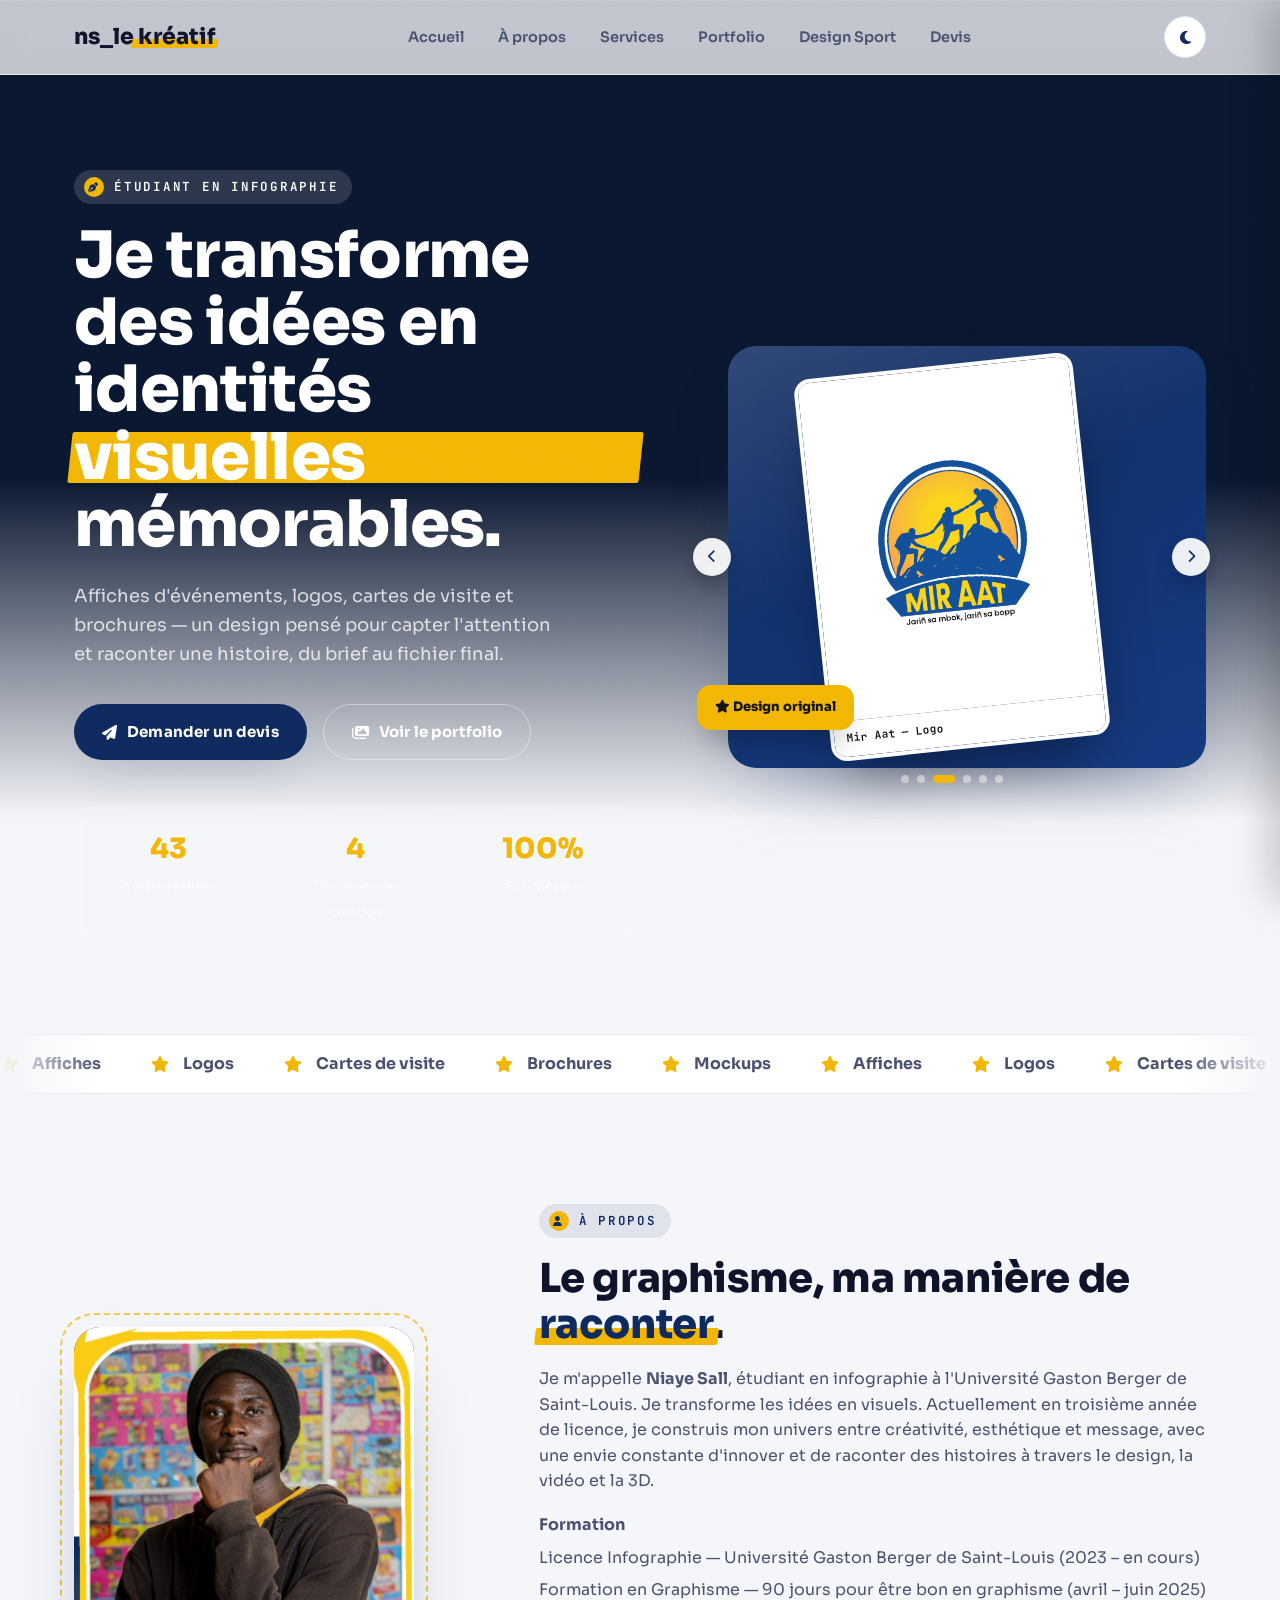
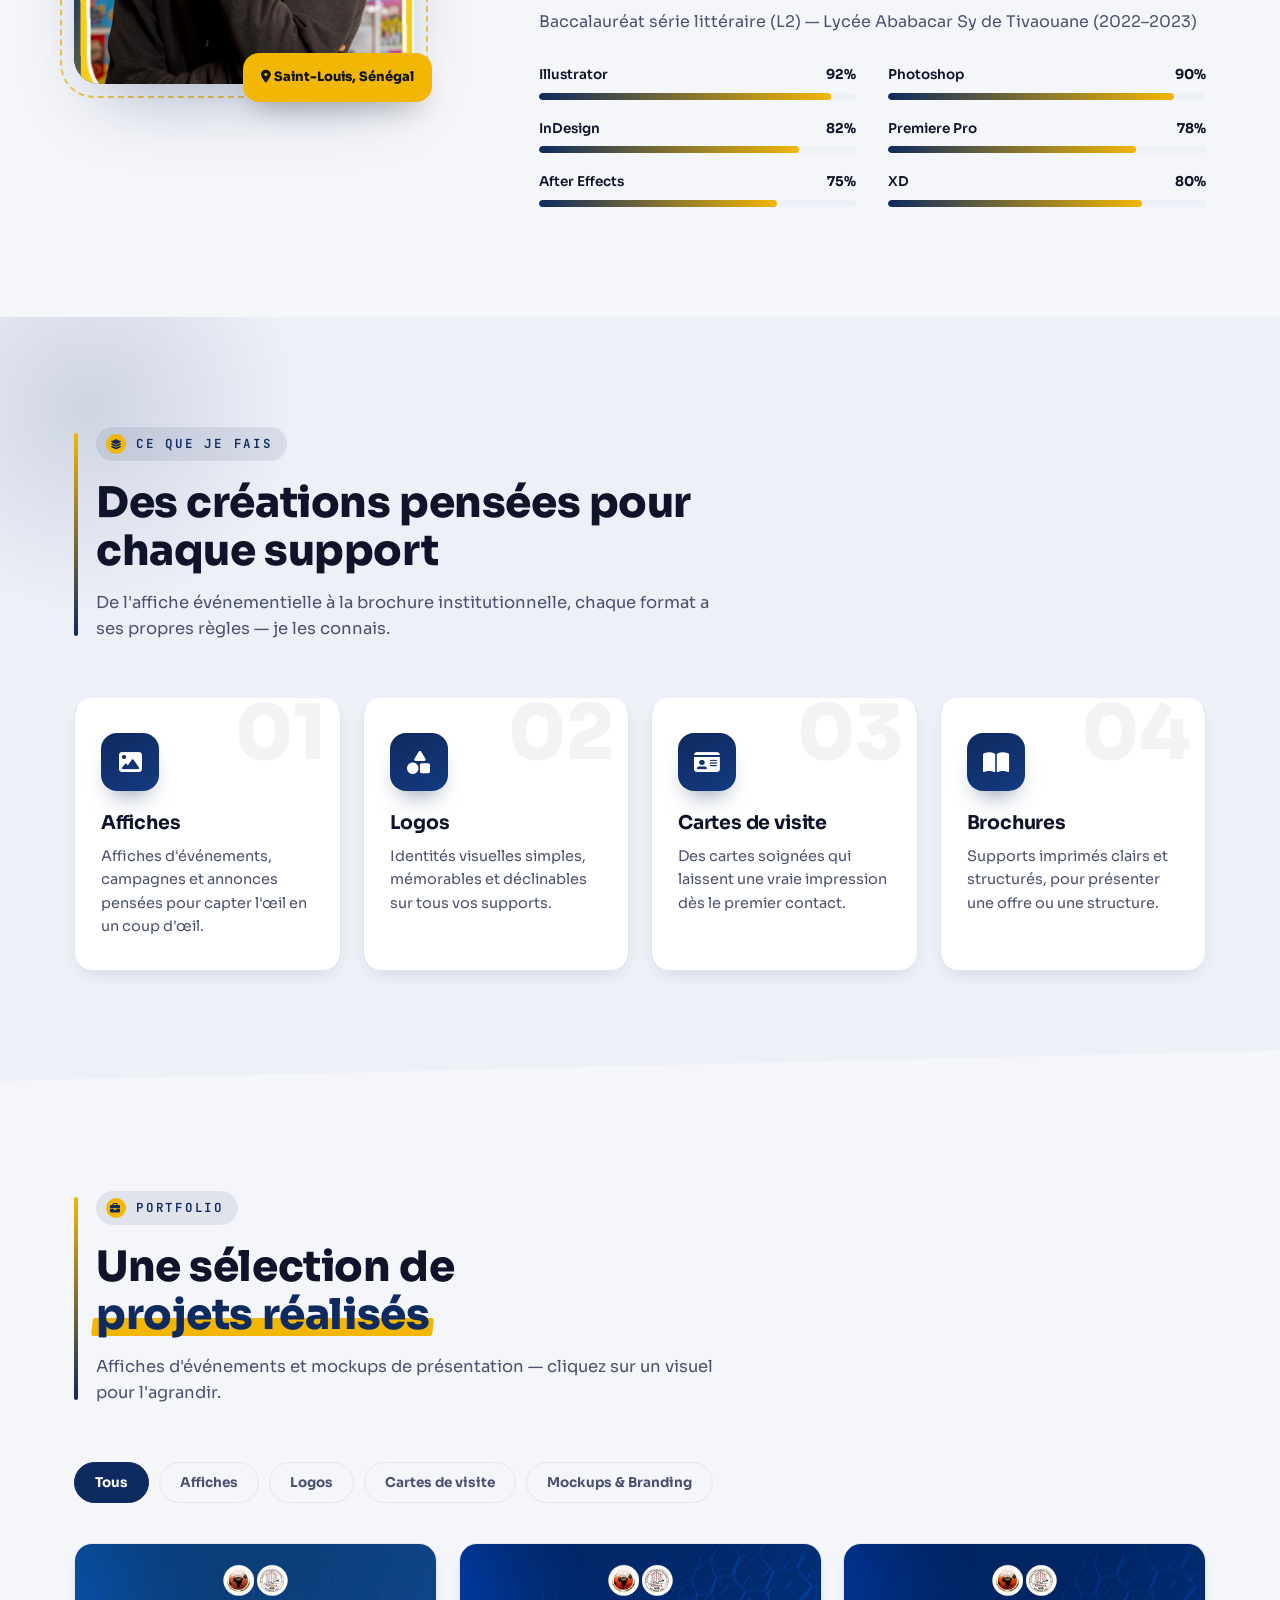
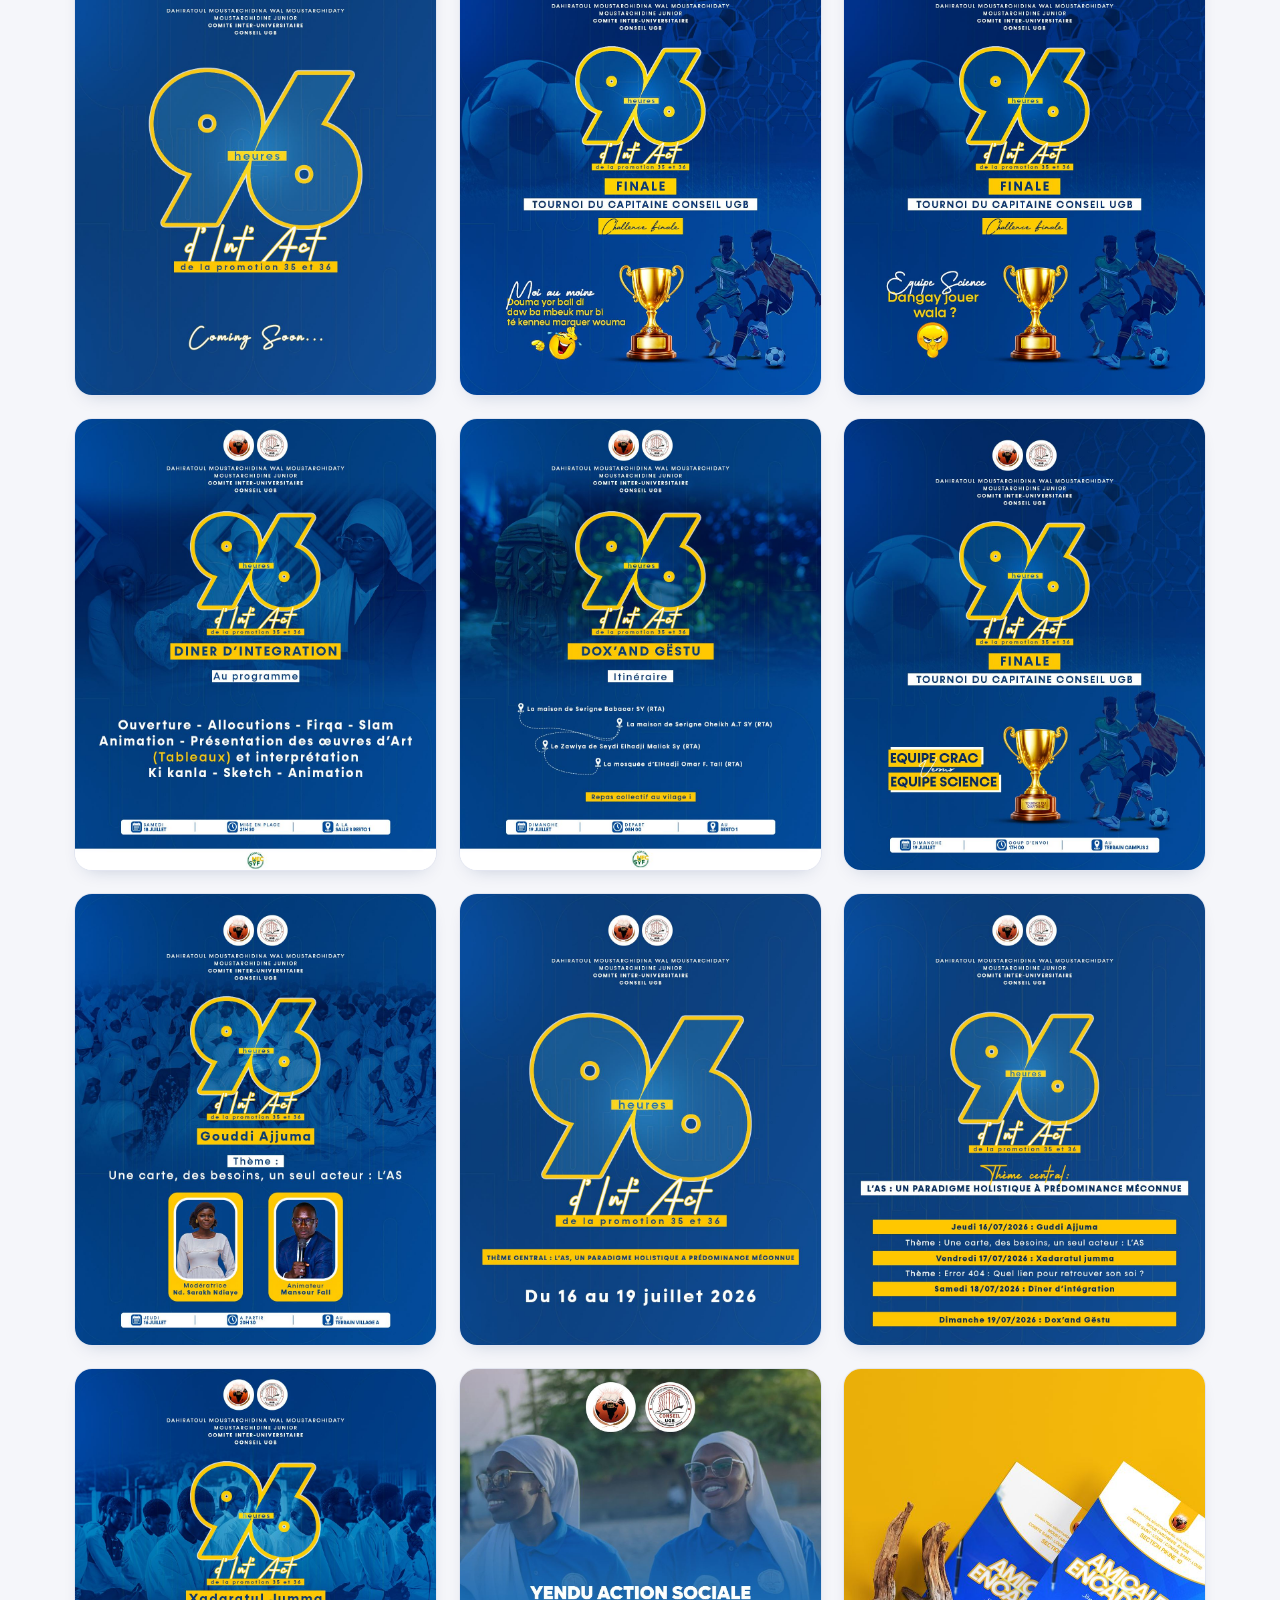
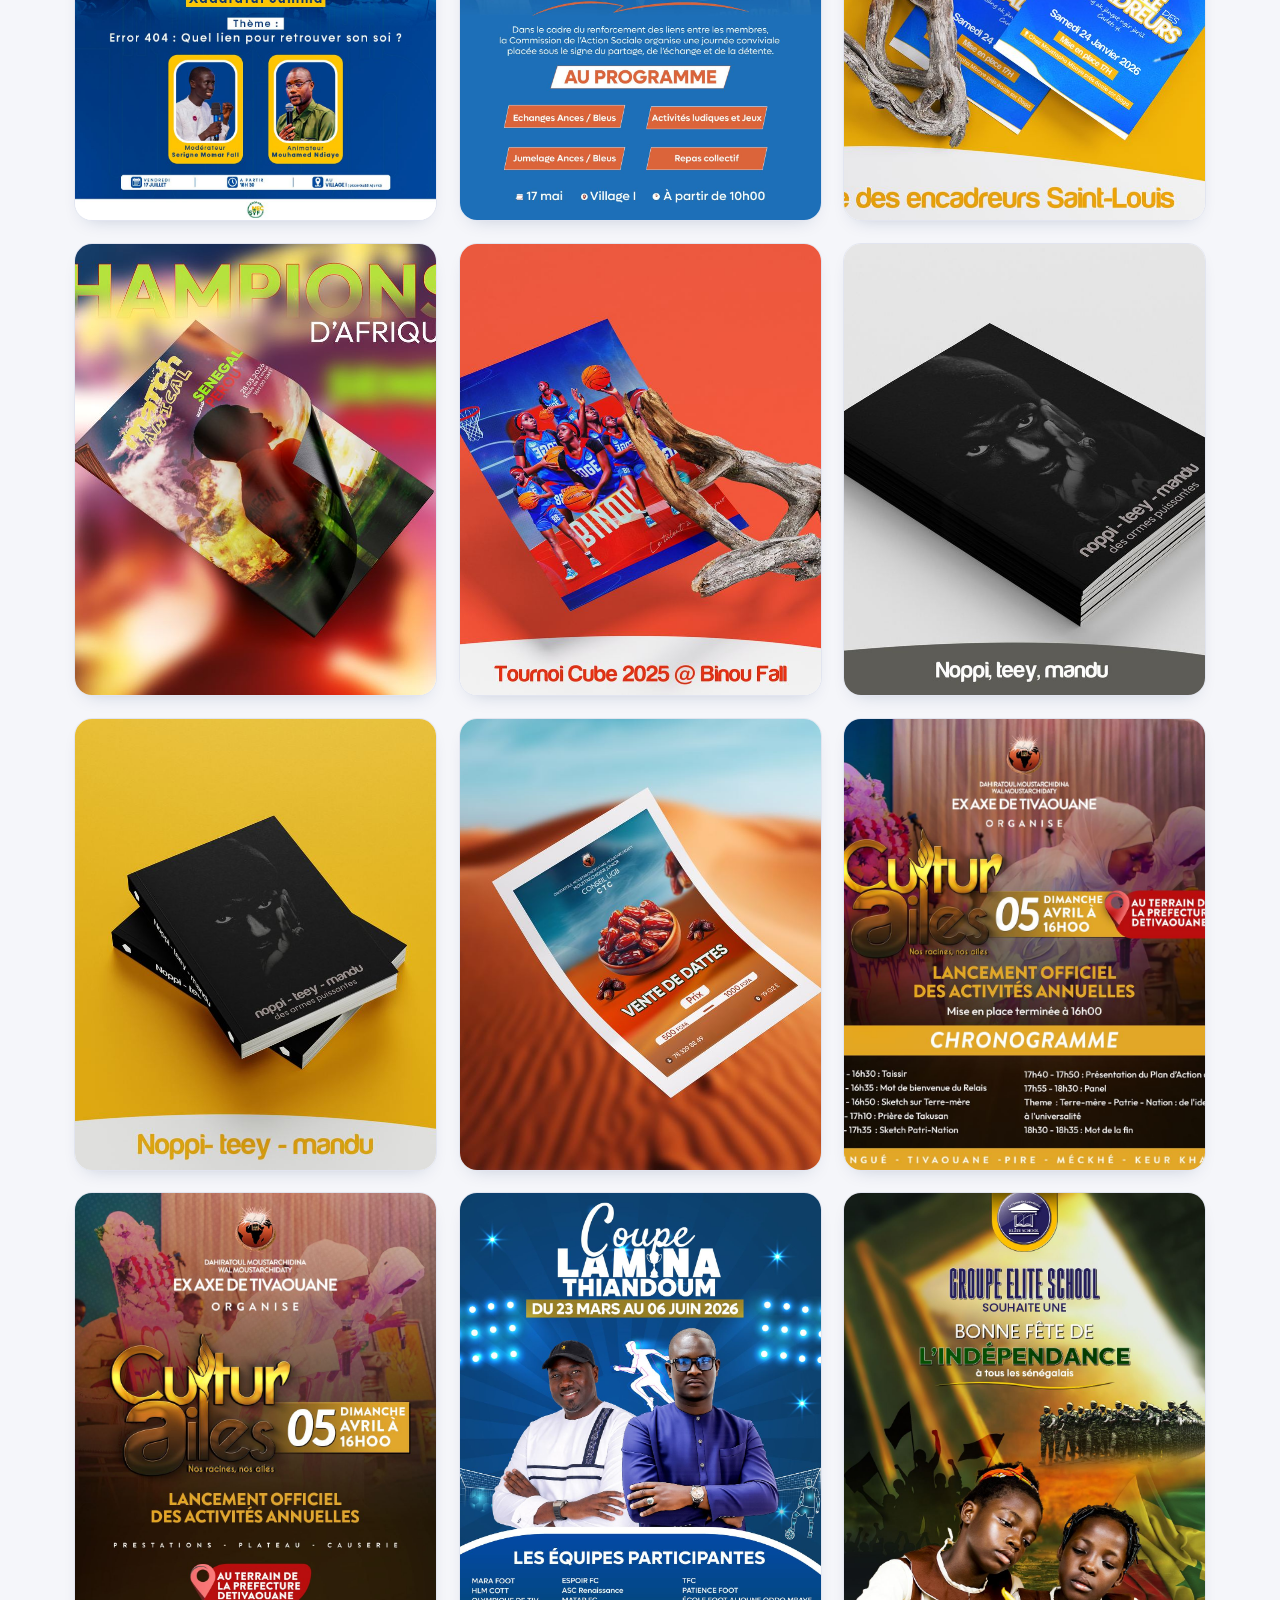
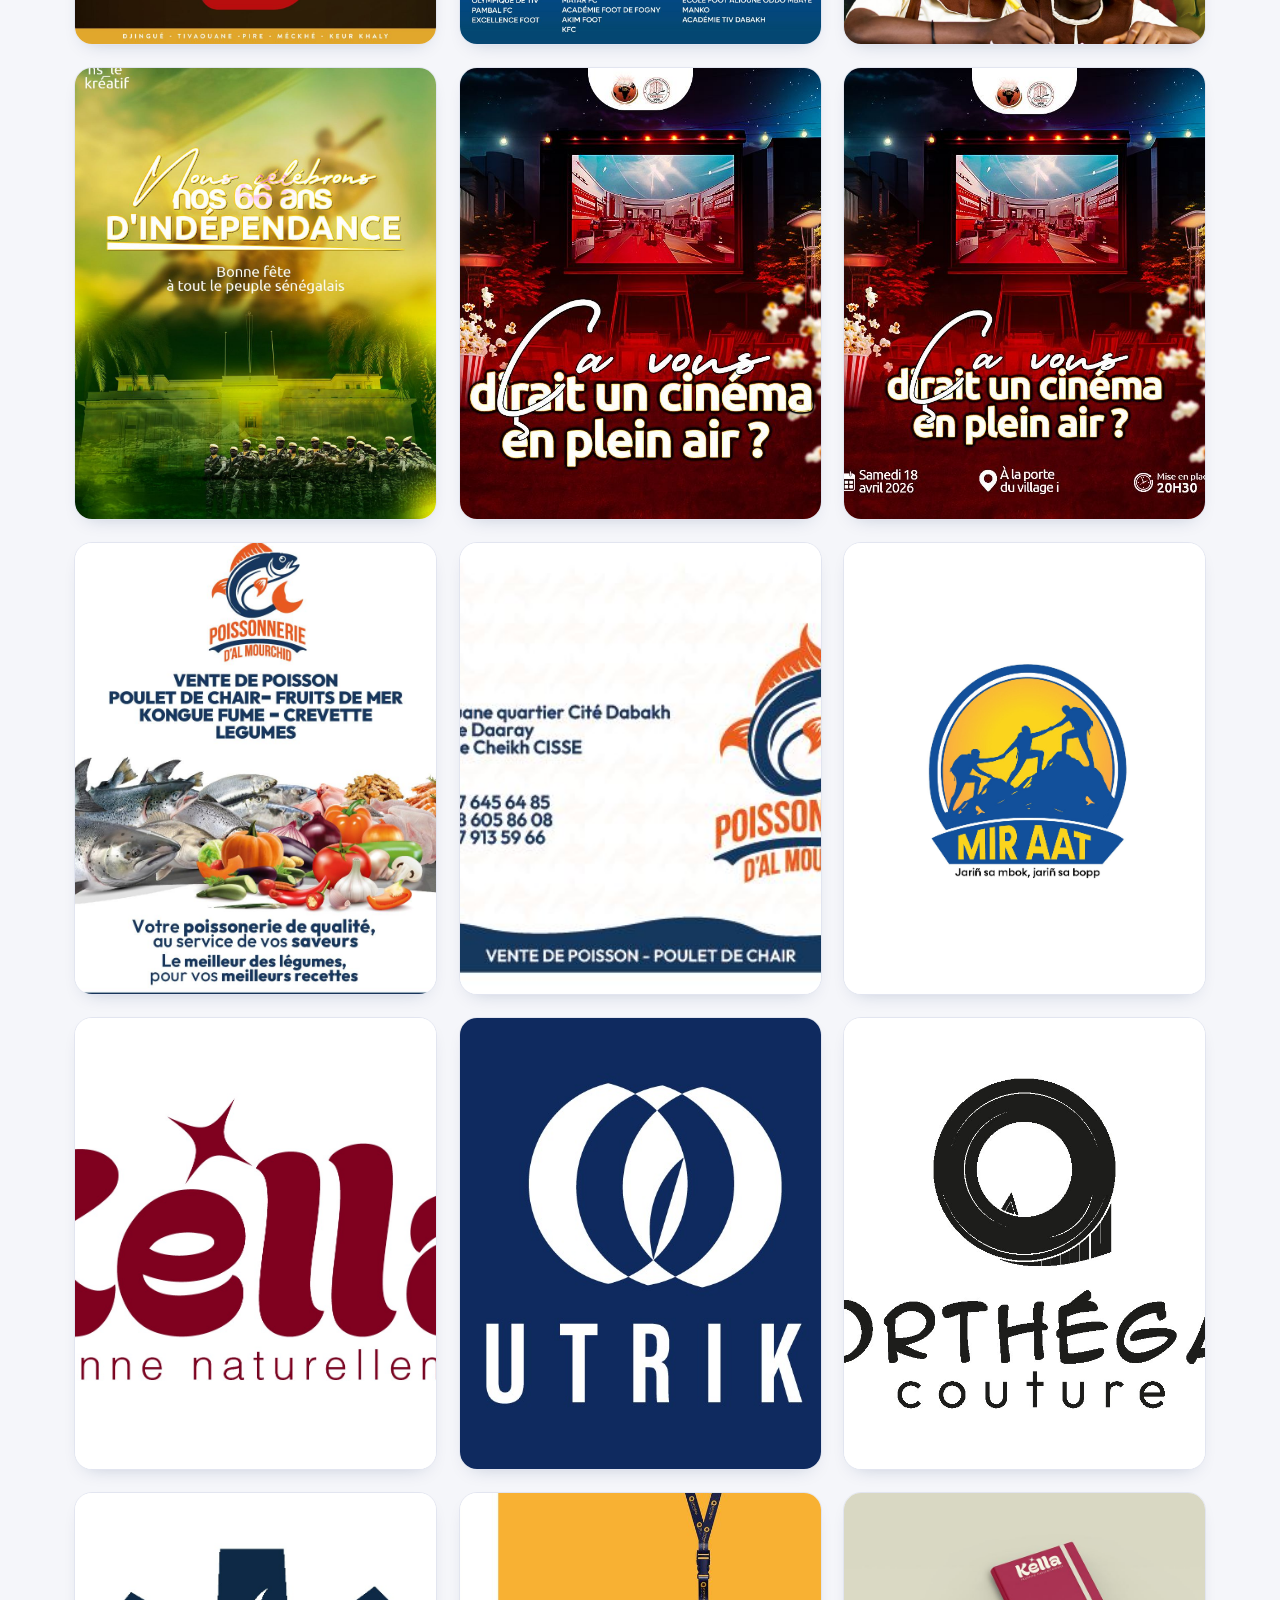
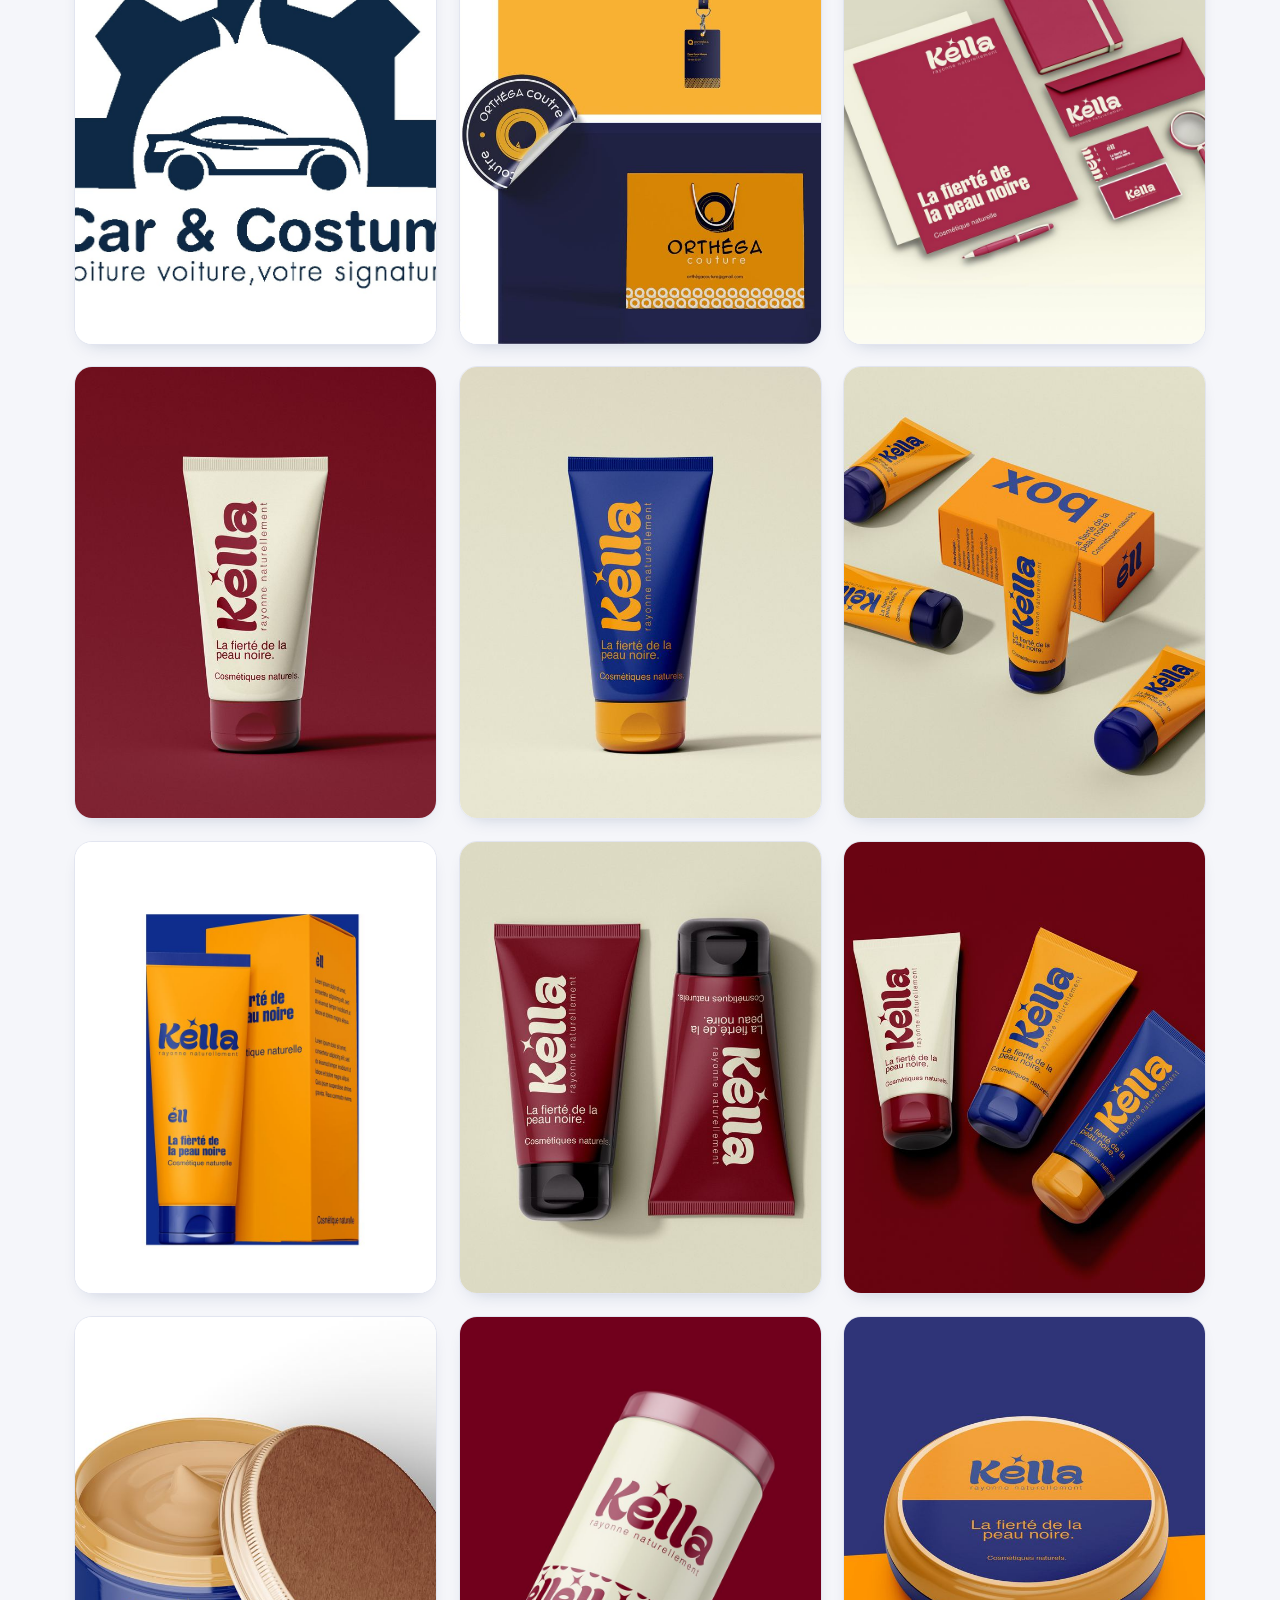
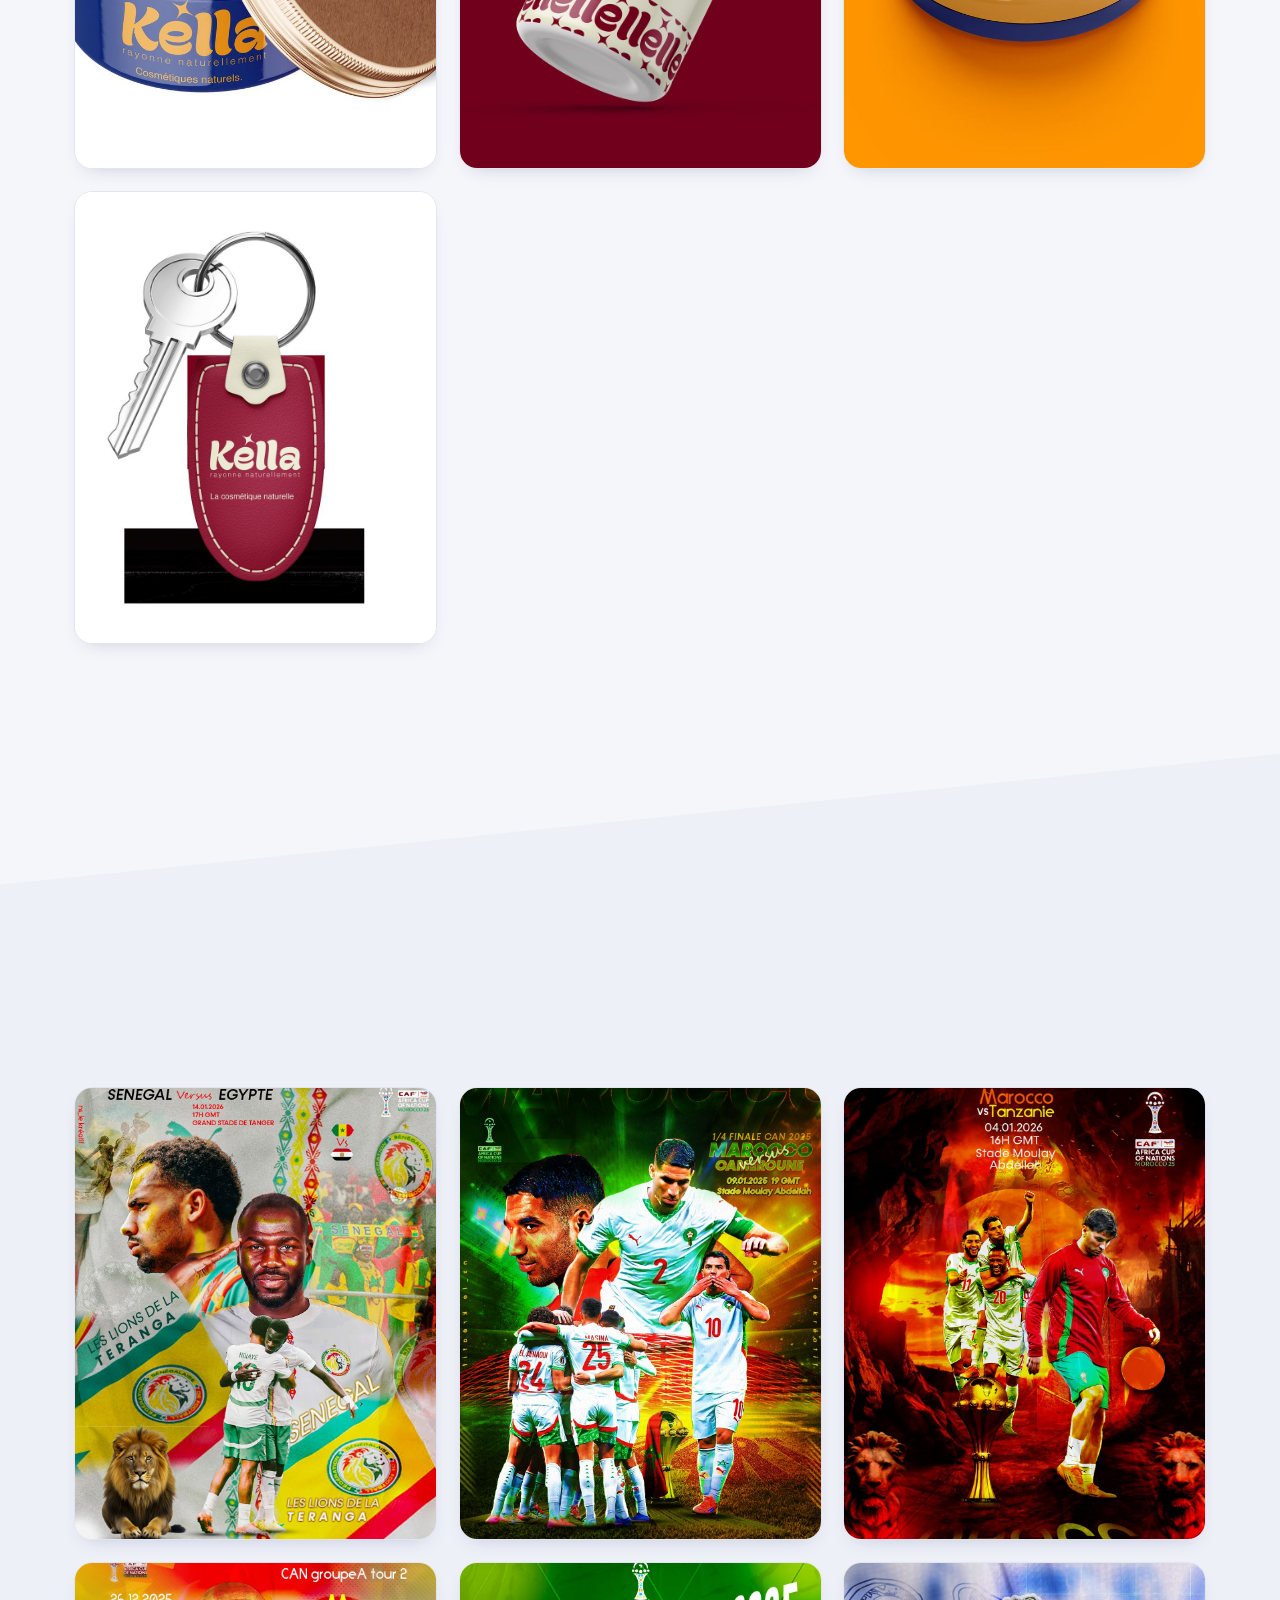
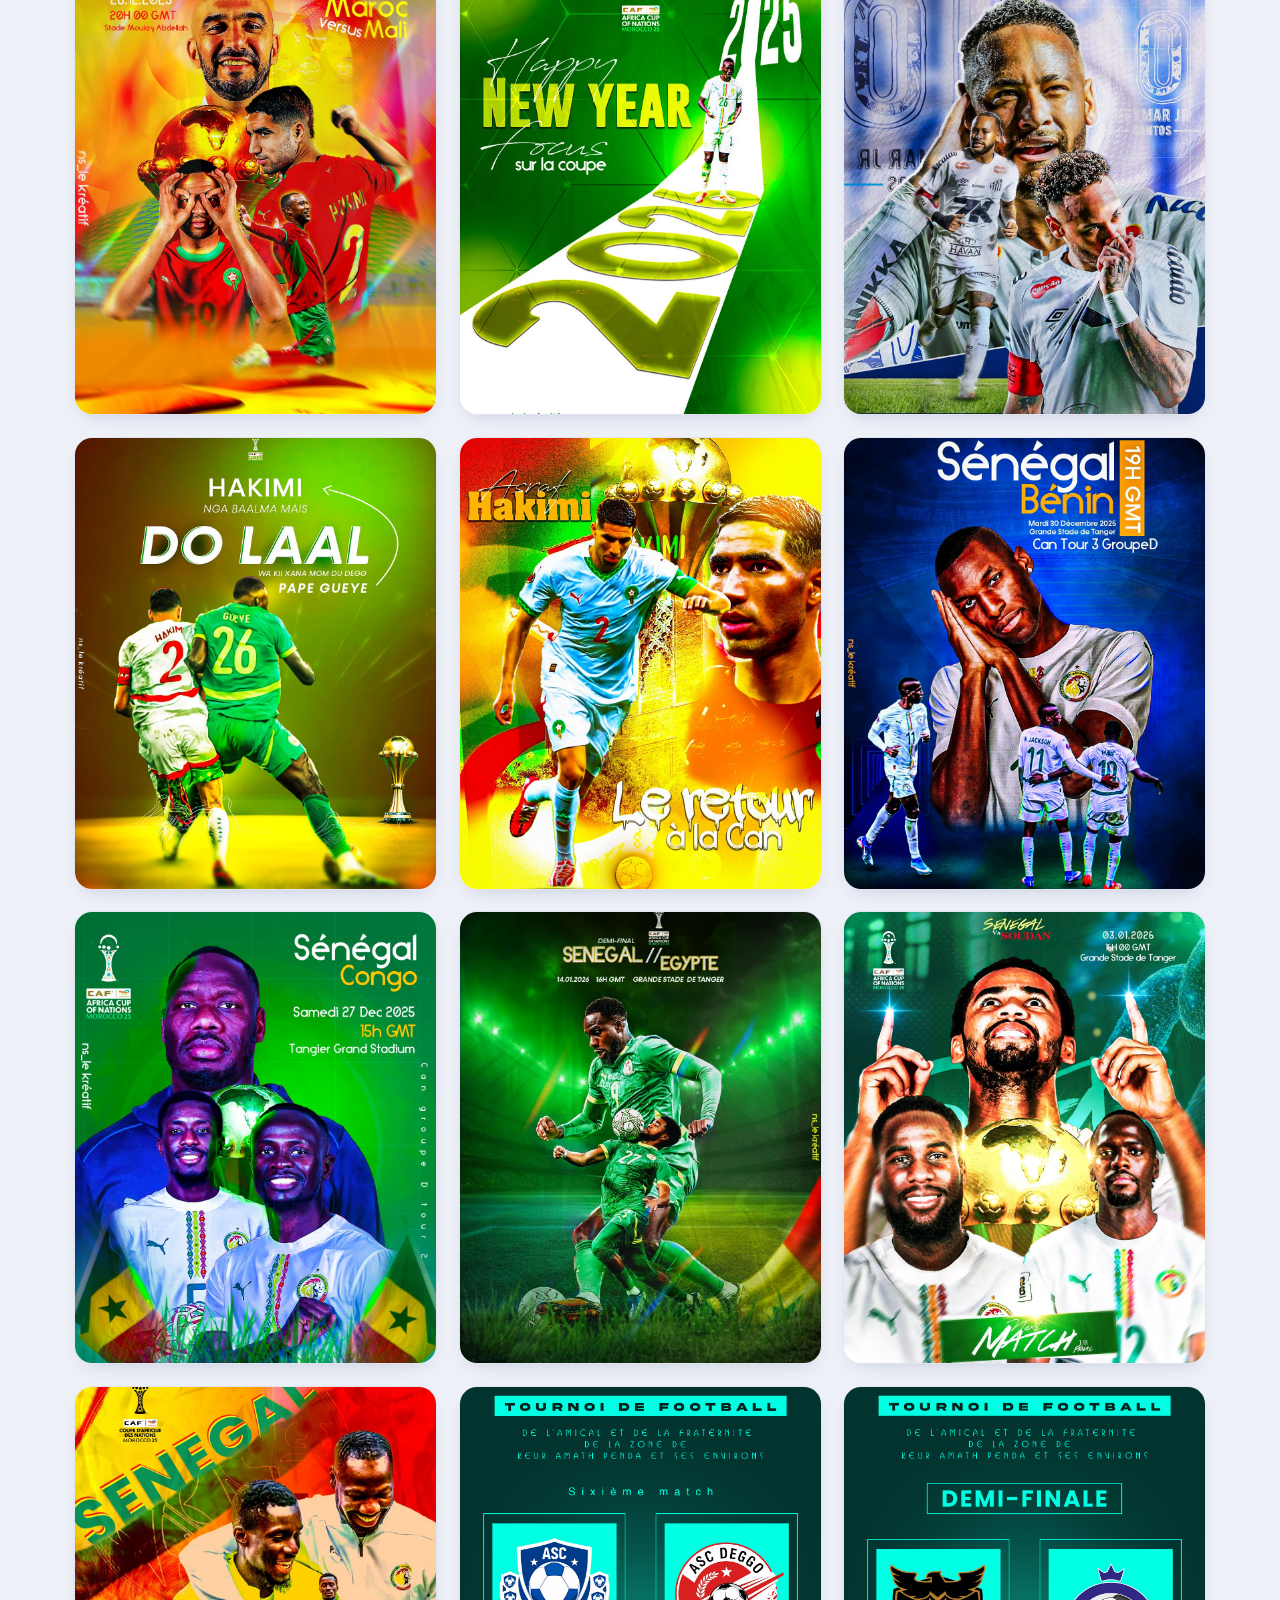
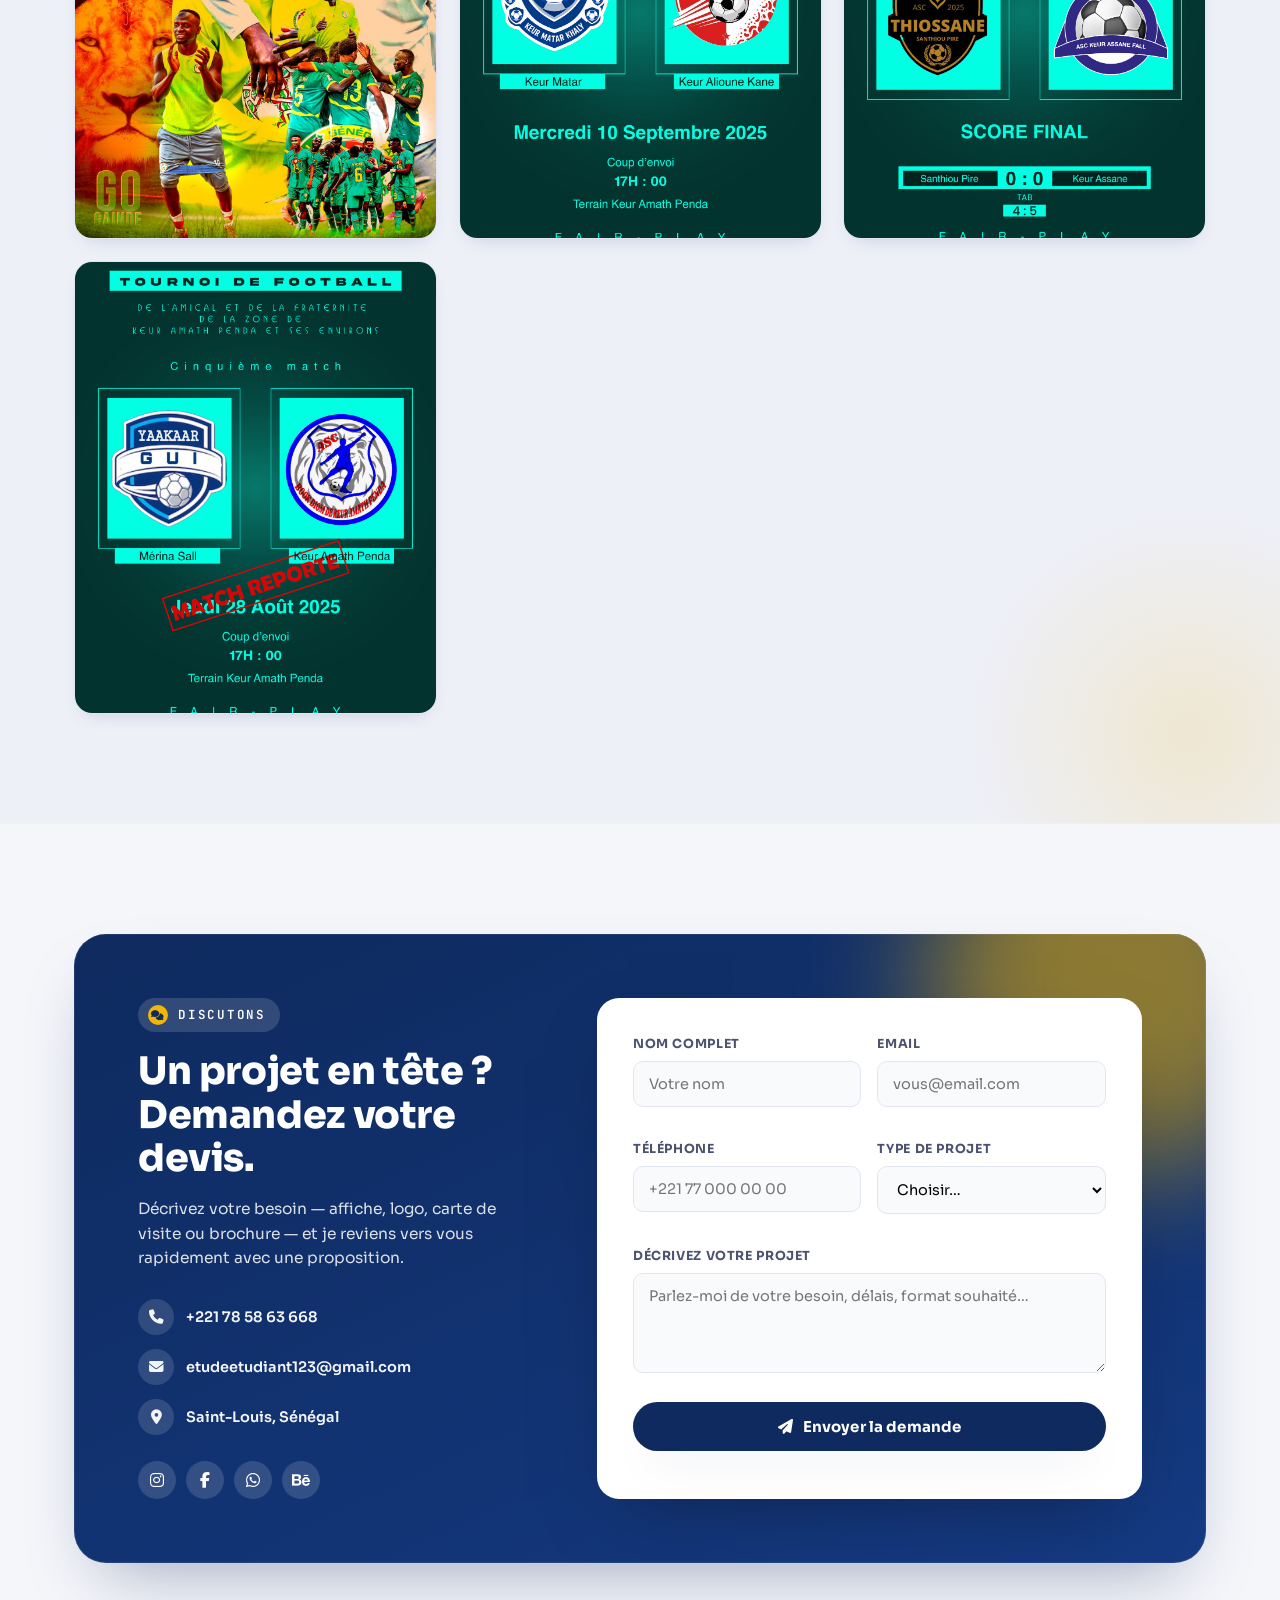
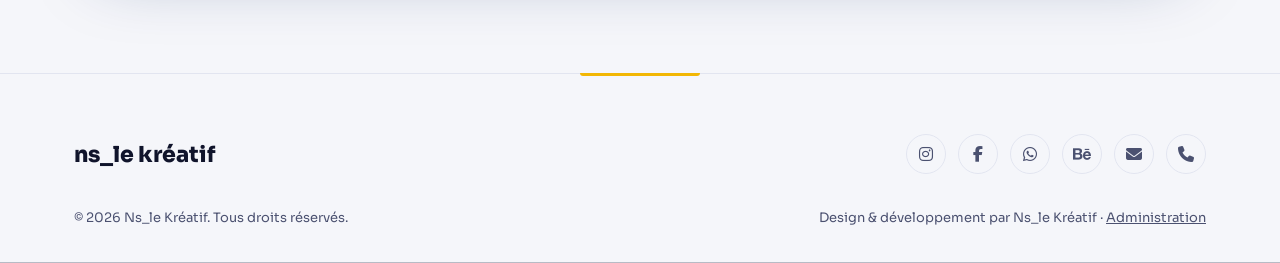
==== commit bfa42086: "Update index.html" ====
--- a/index.html
+++ b/index.html
@@ -214,10 +214,10 @@
             <a href="#"><i class="fa-solid fa-location-dot"></i> Saint-Louis, Sénégal</a>
           </div>
           <div class="quote-social">
-            <a href="https://instagram.com/ns_le_kreatif" aria-label="Instagram"><i class="fa-brands fa-instagram"></i></a>
-            <a href="#" aria-label="Facebook"><i class="fa-brands fa-facebook-f"></i></a>
-            <a href="#" aria-label="WhatsApp"><i class="fa-brands fa-whatsapp"></i></a>
-            <a href="#" aria-label="Behance"><i class="fa-brands fa-behance"></i></a>
+            <a href="https://instagram.com/ns_le_kreatif" target="_blank" rel="noopener" aria-label="Instagram"><i class="fa-brands fa-instagram"></i></a>
+            <a href="https://www.facebook.com/niaye.sall" target="_blank" rel="noopener" aria-label="Facebook"><i class="fa-brands fa-facebook-f"></i></a>
+            <a href="https://wa.me/message/D3FOVSPV75DOI1" target="_blank" rel="noopener" aria-label="WhatsApp"><i class="fa-brands fa-whatsapp"></i></a>
+            <a href="https://www.behance.net/lamtorolamtoro" target="_blank" rel="noopener" aria-label="Behance"><i class="fa-brands fa-behance"></i></a>
           </div>
         </div>
 
@@ -272,8 +272,10 @@
     <div class="footer-grid">
       <a href="#home" class="logo">ns_le<span> kréatif</span></a>
       <div class="footer-social">
-        <a href="https://instagram.com/ns_le_kreatif" aria-label="Instagram"><i class="fa-brands fa-instagram"></i></a>
-        <a href="#" aria-label="Facebook"><i class="fa-brands fa-facebook-f"></i></a>
+        <a href="https://instagram.com/ns_le_kreatif" target="_blank" rel="noopener" aria-label="Instagram"><i class="fa-brands fa-instagram"></i></a>
+        <a href="https://www.facebook.com/niaye.sall" target="_blank" rel="noopener" aria-label="Facebook"><i class="fa-brands fa-facebook-f"></i></a>
+        <a href="https://wa.me/message/D3FOVSPV75DOI1" target="_blank" rel="noopener" aria-label="WhatsApp"><i class="fa-brands fa-whatsapp"></i></a>
+        <a href="https://www.behance.net/lamtorolamtoro" target="_blank" rel="noopener" aria-label="Behance"><i class="fa-brands fa-behance"></i></a>
         <a href="mailto:etudeetudiant123@gmail.com" aria-label="Email"><i class="fa-solid fa-envelope"></i></a>
         <a href="tel:+221785863668" aria-label="Téléphone"><i class="fa-solid fa-phone"></i></a>
       </div>
